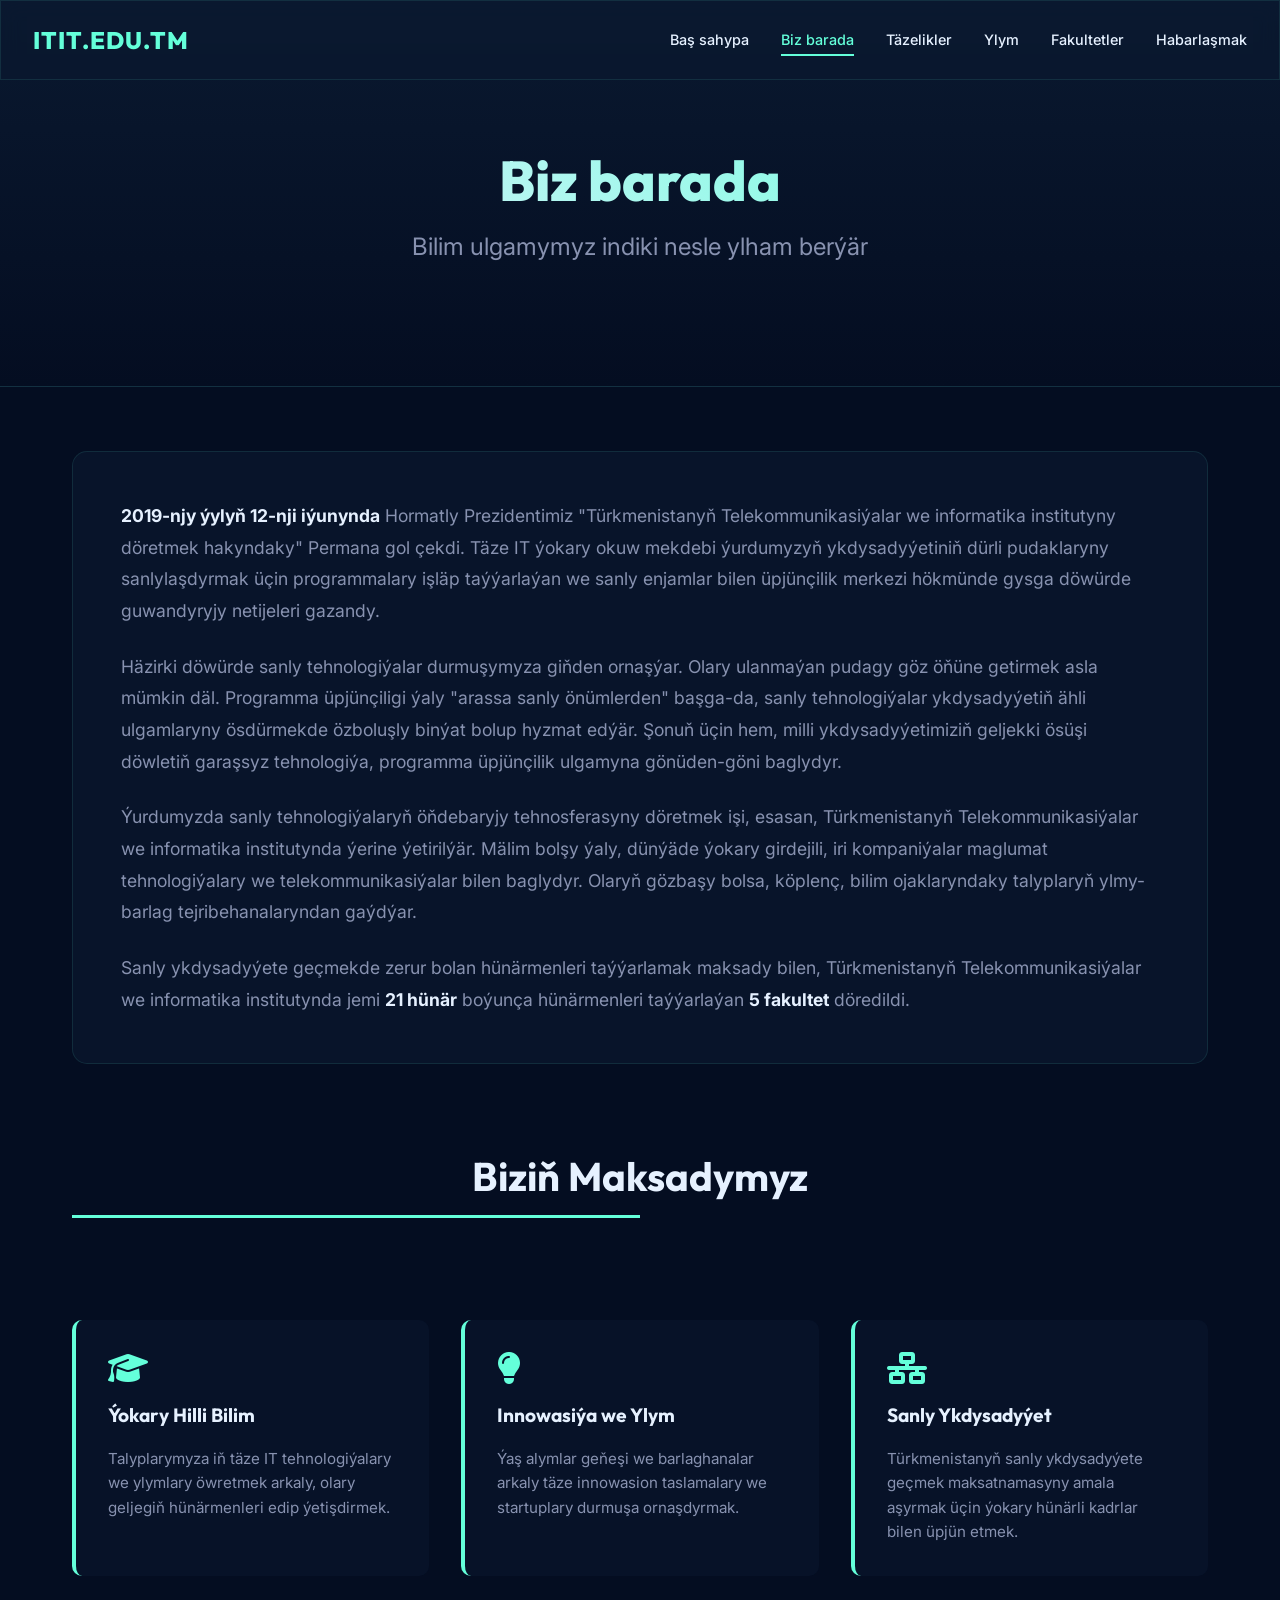
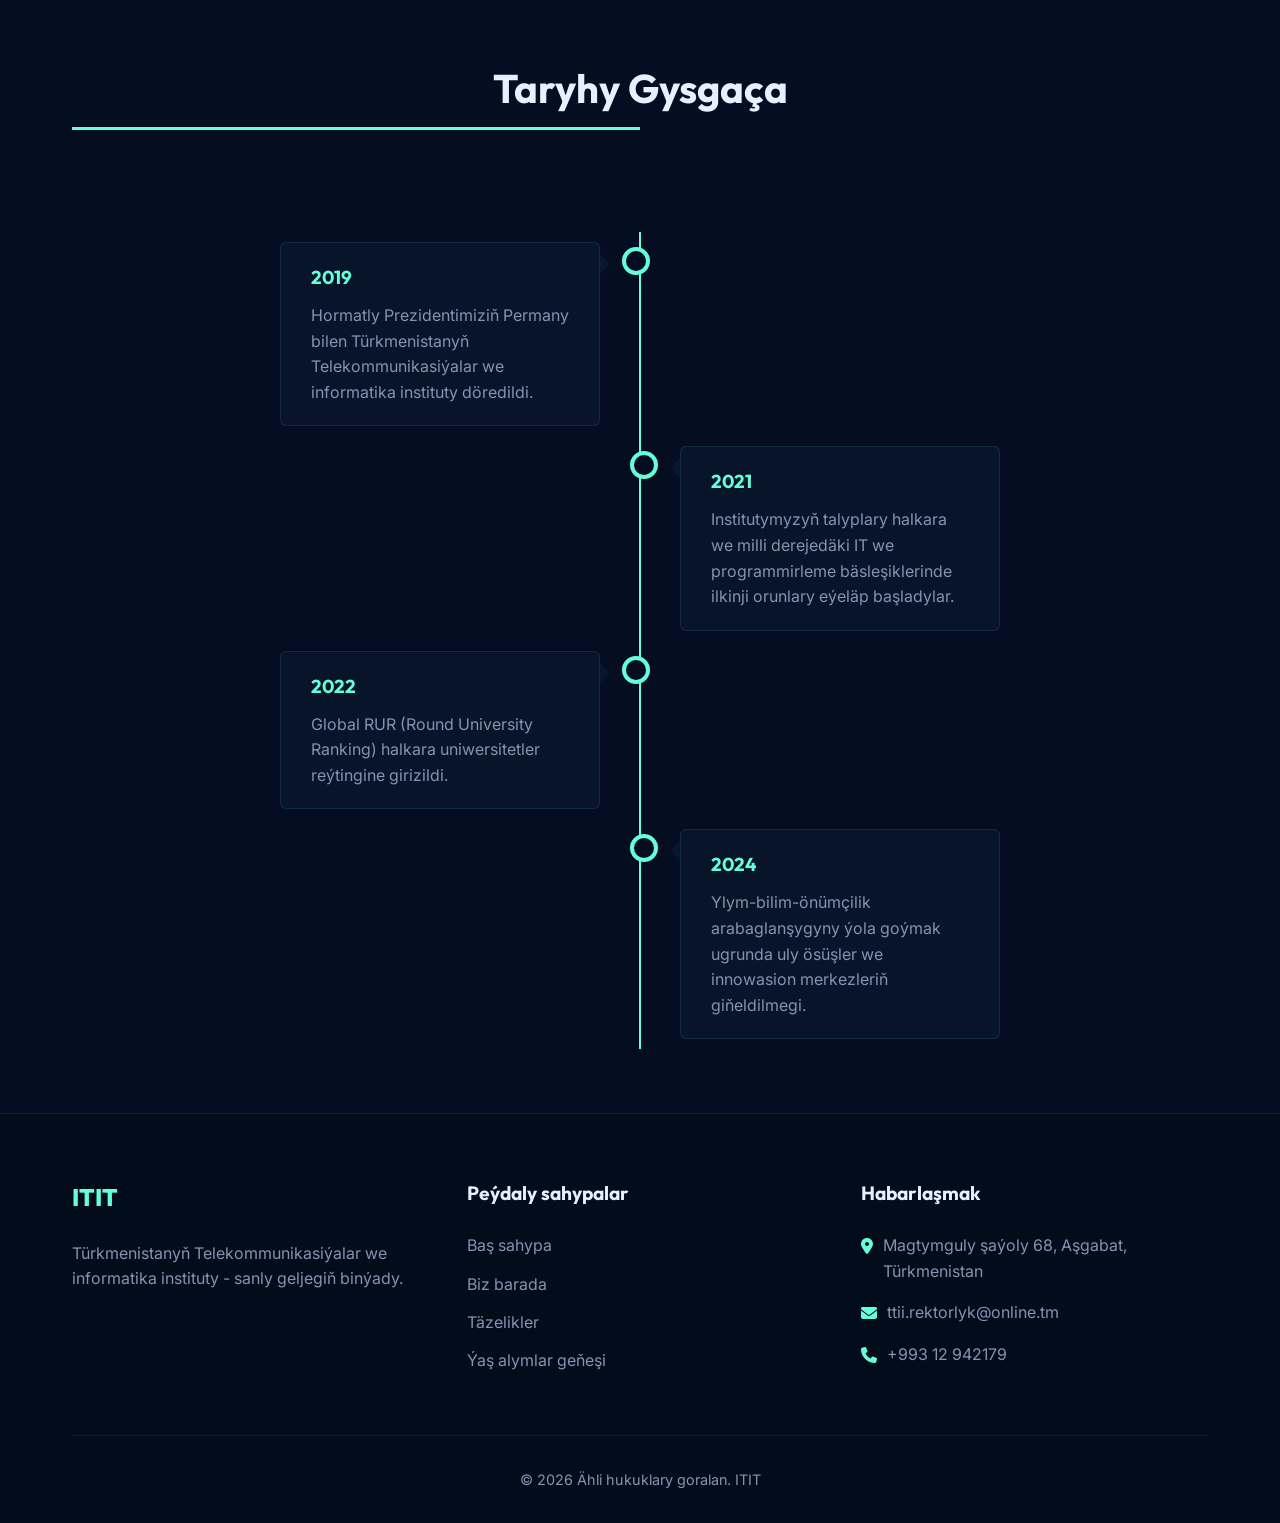
==== about.html @ 38e07b07 "first commit ttweii" ====
<!DOCTYPE html>
<html lang="tk">
<head>
    <meta charset="UTF-8">
    <meta name="viewport" content="width=device-width, initial-scale=1.0">
    <meta name="description" content="Türkmenistanyň Telekommunikasiýalar we informatika instituty - Biz barada">
    <title>Biz barada | ITIT</title>
    <link rel="stylesheet" href="style.css">
    <link rel="stylesheet" href="https://cdnjs.cloudflare.com/ajax/libs/font-awesome/6.4.0/css/all.min.css">
    <style>
        .page-header {
            padding: 150px 0 80px;
            text-align: center;
            background: linear-gradient(to bottom, var(--bg-secondary), var(--bg-primary));
            border-bottom: 1px solid var(--glass-border);
        }

        .content-section {
            padding: 4rem 0;
        }

        .text-block {
            background: var(--glass-bg);
            padding: 3rem;
            border-radius: 15px;
            border: 1px solid var(--glass-border);
            margin-bottom: 3rem;
            line-height: 1.8;
            font-size: 1.1rem;
            color: var(--text-secondary);
        }

        .text-block p {
            margin-bottom: 1.5rem;
        }

        .text-block p:last-child {
            margin-bottom: 0;
        }

        .text-block strong {
            color: var(--text-primary);
        }

        .features-grid {
            display: grid;
            grid-template-columns: repeat(auto-fit, minmax(250px, 1fr));
            gap: 2rem;
            margin-top: 4rem;
        }

        .feature-card {
            background: rgba(10, 25, 48, 0.5);
            padding: 2rem;
            border-radius: 10px;
            border-left: 4px solid var(--accent-cyan);
            transition: transform 0.3s ease;
        }

        .feature-card:hover {
            transform: translateY(-5px);
            background: rgba(10, 25, 48, 0.8);
        }

        .feature-icon {
            font-size: 2rem;
            color: var(--accent-cyan);
            margin-bottom: 1rem;
        }

        .feature-title {
            font-size: 1.2rem;
            margin-bottom: 1rem;
            color: var(--text-primary);
        }
        
        .timeline {
            position: relative;
            max-width: 800px;
            margin: 4rem auto 0;
        }

        .timeline::after {
            content: '';
            position: absolute;
            width: 2px;
            background-color: var(--accent-cyan);
            top: 0;
            bottom: 0;
            left: 50%;
            margin-left: -1px;
        }

        .timeline-item {
            padding: 10px 40px;
            position: relative;
            background-color: inherit;
            width: 50%;
        }

        .timeline-item::after {
            content: '';
            position: absolute;
            width: 20px;
            height: 20px;
            right: -10px;
            background-color: var(--bg-primary);
            border: 4px solid var(--accent-cyan);
            top: 15px;
            border-radius: 50%;
            z-index: 1;
        }

        .left {
            left: 0;
        }

        .right {
            left: 50%;
        }

        .left::before {
            content: " ";
            height: 0;
            position: absolute;
            top: 22px;
            width: 0;
            z-index: 1;
            right: 30px;
            border: medium solid var(--glass-bg);
            border-width: 10px 0 10px 10px;
            border-color: transparent transparent transparent var(--glass-bg);
        }

        .right::before {
            content: " ";
            height: 0;
            position: absolute;
            top: 22px;
            width: 0;
            z-index: 1;
            left: 30px;
            border: medium solid var(--glass-bg);
            border-width: 10px 10px 10px 0;
            border-color: transparent var(--glass-bg) transparent transparent;
        }

        .right::after {
            left: -10px;
        }

        .timeline-content {
            padding: 20px 30px;
            background-color: var(--glass-bg);
            position: relative;
            border-radius: 6px;
            border: 1px solid var(--glass-border);
        }
        
        @media screen and (max-width: 600px) {
            .timeline::after {
                left: 31px;
            }
            
            .timeline-item {
                width: 100%;
                padding-left: 70px;
                padding-right: 25px;
            }
            
            .timeline-item::before {
                left: 60px;
                border: medium solid white;
                border-width: 10px 10px 10px 0;
                border-color: transparent white transparent transparent;
            }

            .left::after, .right::after {
                left: 21px;
            }
            
            .right {
                left: 0%;
            }
        }
    </style>
</head>
<body>
    <!-- Header -->
    <header class="glass">
        <div class="nav-container">
            <a href="index.html" class="logo">ITIT.EDU.TM</a>
            
            <nav>
                <ul class="nav-links">
                    <li><a href="index.html">Baş sahypa</a></li>
                    <li><a href="about.html" class="active">Biz barada</a></li>
                    <li><a href="news.html">Täzelikler</a></li>
                    <li><a href="science.html">Ylym</a></li>
                    <li><a href="faculties.html">Fakultetler</a></li>
                    <li><a href="contact.html">Habarlaşmak</a></li>
                </ul>
            </nav>

            <button class="hamburger">
                <span class="bar"></span>
                <span class="bar"></span>
                <span class="bar"></span>
            </button>
        </div>
    </header>

    <!-- Page Header -->
    <div class="page-header">
        <div class="container">
            <h1 class="hero-title" style="font-size: 3.5rem; margin-bottom: 1rem; animation-delay: 0.2s;">Biz barada</h1>
            <p class="hero-subtitle" style="animation-delay: 0.4s;">Bilim ulgamymyz indiki nesle ylham berýär</p>
        </div>
    </div>

    <!-- Main Content -->
    <section class="content-section">
        <div class="container">
            <div class="text-block reveal">
                <p><strong>2019-njy ýylyň 12-nji iýunynda</strong> Hormatly Prezidentimiz "Türkmenistanyň Telekommunikasiýalar we informatika institutyny döretmek hakyndaky" Permana gol çekdi. Täze IT ýokary okuw mekdebi ýurdumyzyň ykdysadyýetiniň dürli pudaklaryny sanlylaşdyrmak üçin programmalary işläp taýýarlaýan we sanly enjamlar bilen üpjünçilik merkezi hökmünde gysga döwürde guwandyryjy netijeleri gazandy.</p>
                
                <p>Häzirki döwürde sanly tehnologiýalar durmuşymyza giňden ornaşýar. Olary ulanmaýan pudagy göz öňüne getirmek asla mümkin däl. Programma üpjünçiligi ýaly "arassa sanly önümlerden" başga-da, sanly tehnologiýalar ykdysadyýetiň ähli ulgamlaryny ösdürmekde özboluşly binýat bolup hyzmat edýär. Şonuň üçin hem, milli ykdysadyýetimiziň geljekki ösüşi döwletiň garaşsyz tehnologiýa, programma üpjünçilik ulgamyna gönüden-göni baglydyr.</p>
                
                <p>Ýurdumyzda sanly tehnologiýalaryň öňdebaryjy tehnosferasyny döretmek işi, esasan, Türkmenistanyň Telekommunikasiýalar we informatika institutynda ýerine ýetirilýär. Mälim bolşy ýaly, dünýäde ýokary girdejili, iri kompaniýalar maglumat tehnologiýalary we telekommunikasiýalar bilen baglydyr. Olaryň gözbaşy bolsa, köplenç, bilim ojaklaryndaky talyplaryň ylmy-barlag tejribehanalaryndan gaýdýar.</p>
                
                <p>Sanly ykdysadyýete geçmekde zerur bolan hünärmenleri taýýarlamak maksady bilen, Türkmenistanyň Telekommunikasiýalar we informatika institutynda jemi <strong>21 hünär</strong> boýunça hünärmenleri taýýarlaýan <strong>5 fakultet</strong> döredildi.</p>
            </div>

            <h2 class="section-title reveal" style="text-align: center; width: 100%; margin-top: 2rem;">Biziň Maksadymyz</h2>
            
            <div class="features-grid">
                <div class="feature-card reveal" style="transition-delay: 0.1s;">
                    <i class="fa-solid fa-graduation-cap feature-icon"></i>
                    <h3 class="feature-title">Ýokary Hilli Bilim</h3>
                    <p style="color: var(--text-secondary); font-size: 0.95rem;">Talyplarymyza iň täze IT tehnologiýalary we ylymlary öwretmek arkaly, olary geljegiň hünärmenleri edip ýetişdirmek.</p>
                </div>
                
                <div class="feature-card reveal" style="transition-delay: 0.2s;">
                    <i class="fa-solid fa-lightbulb feature-icon"></i>
                    <h3 class="feature-title">Innowasiýa we Ylym</h3>
                    <p style="color: var(--text-secondary); font-size: 0.95rem;">Ýaş alymlar geňeşi we barlaghanalar arkaly täze innowasion taslamalary we startuplary durmuşa ornaşdyrmak.</p>
                </div>
                
                <div class="feature-card reveal" style="transition-delay: 0.3s;">
                    <i class="fa-solid fa-network-wired feature-icon"></i>
                    <h3 class="feature-title">Sanly Ykdysadyýet</h3>
                    <p style="color: var(--text-secondary); font-size: 0.95rem;">Türkmenistanyň sanly ykdysadyýete geçmek maksatnamasyny amala aşyrmak üçin ýokary hünärli kadrlar bilen üpjün etmek.</p>
                </div>
            </div>
            
            <h2 class="section-title reveal" style="text-align: center; width: 100%; margin-top: 5rem;">Taryhy Gysgaça</h2>
            <div class="timeline reveal">
                <div class="timeline-item left">
                    <div class="timeline-content">
                        <h3 style="color: var(--accent-cyan);">2019</h3>
                        <p style="color: var(--text-secondary); margin-top: 10px;">Hormatly Prezidentimiziň Permany bilen Türkmenistanyň Telekommunikasiýalar we informatika instituty döredildi.</p>
                    </div>
                </div>
                <div class="timeline-item right">
                    <div class="timeline-content">
                        <h3 style="color: var(--accent-cyan);">2021</h3>
                        <p style="color: var(--text-secondary); margin-top: 10px;">Institutymyzyň talyplary halkara we milli derejedäki IT we programmirleme bäsleşiklerinde ilkinji orunlary eýeläp başladylar.</p>
                    </div>
                </div>
                <div class="timeline-item left">
                    <div class="timeline-content">
                        <h3 style="color: var(--accent-cyan);">2022</h3>
                        <p style="color: var(--text-secondary); margin-top: 10px;">Global RUR (Round University Ranking) halkara uniwersitetler reýtingine girizildi.</p>
                    </div>
                </div>
                <div class="timeline-item right">
                    <div class="timeline-content">
                        <h3 style="color: var(--accent-cyan);">2024</h3>
                        <p style="color: var(--text-secondary); margin-top: 10px;">Ylym-bilim-önümçilik arabaglanşygyny ýola goýmak ugrunda uly ösüşler we innowasion merkezleriň giňeldilmegi.</p>
                    </div>
                </div>
            </div>

        </div>
    </section>

    <!-- Footer -->
    <footer>
        <div class="container">
            <div class="footer-content">
                <div class="footer-col">
                    <h3 style="color: var(--accent-cyan); font-family: 'Outfit', sans-serif; font-size: 1.5rem; font-weight: 800;">ITIT</h3>
                    <p style="color: var(--text-secondary); margin-top: 1rem;">Türkmenistanyň Telekommunikasiýalar we informatika instituty - sanly geljegiň binýady.</p>
                </div>
                
                <div class="footer-col">
                    <h3>Peýdaly sahypalar</h3>
                    <ul class="footer-links">
                        <li><a href="index.html">Baş sahypa</a></li>
                        <li><a href="about.html">Biz barada</a></li>
                        <li><a href="news.html">Täzelikler</a></li>
                        <li><a href="science.html">Ýaş alymlar geňeşi</a></li>
                    </ul>
                </div>
                
                <div class="footer-col">
                    <h3>Habarlaşmak</h3>
                    <ul class="contact-info footer-links">
                        <li>
                            <i class="fa-solid fa-location-dot"></i>
                            <span>Magtymguly şaýoly 68, Aşgabat, Türkmenistan</span>
                        </li>
                        <li>
                            <i class="fa-solid fa-envelope"></i>
                            <a href="mailto:ttii.rektorlyk@online.tm">ttii.rektorlyk@online.tm</a>
                        </li>
                        <li>
                            <i class="fa-solid fa-phone"></i>
                            <a href="tel:+99312942179">+993 12 942179</a>
                        </li>
                    </ul>
                </div>
            </div>
            
            <div class="footer-bottom">
                <p>&copy; <script>document.write(new Date().getFullYear())</script> Ähli hukuklary goralan. ITIT</p>
            </div>
        </div>
    </footer>

    <script src="script.js"></script>
</body>
</html>
---- style.css ----
@import url('https://fonts.googleapis.com/css2?family=Inter:wght@300;400;500;600;700&family=Outfit:wght@400;600;800&display=swap');

:root {
    --bg-primary: #040d21;
    --bg-secondary: #0a1930;
    --text-primary: #e6f1ff;
    --text-secondary: #8892b0;
    --accent-cyan: #64ffda;
    --accent-blue: #0070f3;
    --glass-bg: rgba(10, 25, 48, 0.7);
    --glass-border: rgba(100, 255, 218, 0.1);
    --nav-height: 80px;
}

* {
    margin: 0;
    padding: 0;
    box-sizing: border-box;
}

html {
    scroll-behavior: smooth;
    overflow-x: hidden;
}

body {
    font-family: 'Inter', sans-serif;
    background-color: var(--bg-primary);
    color: var(--text-primary);
    line-height: 1.6;
    overflow-x: hidden;
}

h1, h2, h3, h4, h5, h6 {
    font-family: 'Outfit', sans-serif;
    color: var(--text-primary);
}

a {
    text-decoration: none;
    color: inherit;
    transition: color 0.3s ease;
}

/* Glassmorphism utility */
.glass {
    background: var(--glass-bg);
    backdrop-filter: blur(10px);
    -webkit-backdrop-filter: blur(10px);
    border: 1px solid var(--glass-border);
}

/* Navigation */
header {
    position: fixed;
    top: 0;
    width: 100%;
    height: var(--nav-height);
    z-index: 1000;
    transition: transform 0.3s ease, background 0.3s ease;
}

header.scrolled {
    background: rgba(4, 13, 33, 0.9);
    backdrop-filter: blur(10px);
    box-shadow: 0 4px 30px rgba(0, 0, 0, 0.5);
}

.nav-container {
    max-width: 1400px;
    margin: 0 auto;
    padding: 0 2rem;
    height: 100%;
    display: flex;
    justify-content: space-between;
    align-items: center;
}

.logo {
    font-family: 'Outfit', sans-serif;
    font-size: 1.5rem;
    font-weight: 800;
    color: var(--accent-cyan);
    letter-spacing: 1px;
}

.nav-links {
    display: flex;
    gap: 2rem;
    list-style: none;
}

.nav-links li a {
    font-size: 0.9rem;
    font-weight: 500;
    position: relative;
    padding: 0.5rem 0;
}

.nav-links li a::after {
    content: '';
    position: absolute;
    bottom: 0;
    left: 0;
    width: 0;
    height: 2px;
    background-color: var(--accent-cyan);
    transition: width 0.3s ease;
}

.nav-links li a:hover::after,
.nav-links li a.active::after {
    width: 100%;
}

.nav-links li a:hover,
.nav-links li a.active {
    color: var(--accent-cyan);
}

/* Hamburger Menu */
.hamburger {
    display: none;
    cursor: pointer;
    background: none;
    border: none;
}

.bar {
    display: block;
    width: 25px;
    height: 3px;
    margin: 5px auto;
    transition: all 0.3s ease-in-out;
    background-color: var(--text-primary);
}

/* Hero Section */
.hero {
    height: 100vh;
    display: flex;
    align-items: center;
    justify-content: center;
    position: relative;
    overflow: hidden;
}

.hero-bg {
    position: absolute;
    top: 0;
    left: 0;
    width: 100%;
    height: 100%;
    background-image: url('images/hero-campus.png');
    background-size: cover;
    background-position: center;
    z-index: -2;
    transform: scale(1.1);
    animation: slowZoom 20s infinite alternate linear;
}

.hero-overlay {
    position: absolute;
    top: 0;
    left: 0;
    width: 100%;
    height: 100%;
    background: linear-gradient(to bottom, rgba(4, 13, 33, 0.8), rgba(4, 13, 33, 0.4), rgba(4, 13, 33, 0.9));
    z-index: -1;
}

.hero-content {
    text-align: center;
    max-width: 900px;
    padding: 0 2rem;
    z-index: 1;
}

.hero-title {
    font-size: clamp(2.5rem, 5vw, 5rem);
    font-weight: 800;
    line-height: 1.1;
    margin-bottom: 1.5rem;
    background: linear-gradient(45deg, var(--text-primary), var(--accent-cyan));
    -webkit-background-clip: text;
    -webkit-text-fill-color: transparent;
    opacity: 0;
    transform: translateY(30px);
    animation: fadeInUp 1s ease forwards 0.5s;
}

.hero-subtitle {
    font-size: clamp(1rem, 2vw, 1.5rem);
    color: var(--text-secondary);
    margin-bottom: 2.5rem;
    opacity: 0;
    transform: translateY(30px);
    animation: fadeInUp 1s ease forwards 0.8s;
}

.btn {
    display: inline-block;
    padding: 1rem 2.5rem;
    font-size: 1rem;
    font-family: 'Outfit', sans-serif;
    font-weight: 600;
    text-transform: uppercase;
    letter-spacing: 1px;
    border-radius: 5px;
    cursor: pointer;
    transition: all 0.3s ease;
    opacity: 0;
    transform: translateY(30px);
    animation: fadeInUp 1s ease forwards 1.1s;
}

.btn-primary {
    background-color: transparent;
    color: var(--accent-cyan);
    border: 1px solid var(--accent-cyan);
    position: relative;
    overflow: hidden;
    z-index: 1;
}

.btn-primary::before {
    content: '';
    position: absolute;
    top: 0;
    left: -100%;
    width: 100%;
    height: 100%;
    background-color: rgba(100, 255, 218, 0.1);
    transition: left 0.3s ease;
    z-index: -1;
}

.btn-primary:hover::before {
    left: 0;
}

.btn-primary:hover {
    box-shadow: 0 0 20px rgba(100, 255, 218, 0.4);
}

/* Sections General */
section {
    padding: 100px 0;
    position: relative;
}

.container {
    max-width: 1200px;
    margin: 0 auto;
    padding: 0 2rem;
}

.section-title {
    font-size: 2.5rem;
    margin-bottom: 3rem;
    position: relative;
    display: inline-block;
    color: var(--text-primary);
}

.section-title::after {
    content: '';
    position: absolute;
    bottom: -10px;
    left: 0;
    width: 50%;
    height: 3px;
    background-color: var(--accent-cyan);
}

/* Stats Section */
.stats-section {
    background-color: var(--bg-secondary);
    padding: 4rem 0;
    position: relative;
}

.stats-grid {
    display: grid;
    grid-template-columns: repeat(auto-fit, minmax(200px, 1fr));
    gap: 2rem;
    text-align: center;
}

.stat-item {
    padding: 2rem;
    border-radius: 10px;
    transition: transform 0.3s ease;
}

.stat-item:hover {
    transform: translateY(-10px);
}

.stat-number {
    font-size: 3rem;
    font-weight: 800;
    color: var(--accent-cyan);
    margin-bottom: 0.5rem;
    font-family: 'Outfit', sans-serif;
}

.stat-label {
    color: var(--text-secondary);
    font-size: 1.1rem;
}

/* About Section */
.about-section {
    position: relative;
}

.about-content {
    display: grid;
    grid-template-columns: 1fr 1fr;
    gap: 4rem;
    align-items: center;
}

.about-text p {
    color: var(--text-secondary);
    margin-bottom: 1.5rem;
    font-size: 1.1rem;
}

.about-image-wrapper {
    position: relative;
    border-radius: 10px;
    overflow: hidden;
}

.about-image-wrapper::after {
    content: '';
    position: absolute;
    top: 0;
    left: 0;
    width: 100%;
    height: 100%;
    background: var(--accent-cyan);
    opacity: 0.2;
    transition: opacity 0.3s ease;
}

.about-image-wrapper:hover::after {
    opacity: 0;
}

.about-image {
    width: 100%;
    height: auto;
    display: block;
    border-radius: 10px;
    transition: transform 0.5s ease;
}

.about-image-wrapper:hover .about-image {
    transform: scale(1.05);
}

/* Faculties Section */
.faculties-section {
    background-color: var(--bg-secondary);
    background-image: url('images/tech-bg.png');
    background-size: cover;
    background-attachment: fixed;
    position: relative;
}

.faculties-overlay {
    position: absolute;
    top: 0;
    left: 0;
    width: 100%;
    height: 100%;
    background: rgba(4, 13, 33, 0.85);
}

.faculties-grid {
    display: grid;
    grid-template-columns: repeat(auto-fit, minmax(300px, 1fr));
    gap: 2rem;
    position: relative;
    z-index: 1;
}

.faculty-card {
    padding: 2rem;
    border-radius: 15px;
    transition: all 0.4s ease;
    cursor: pointer;
    overflow: hidden;
    position: relative;
}

.faculty-card::before {
    content: '';
    position: absolute;
    top: 0;
    left: -100%;
    width: 100%;
    height: 2px;
    background: var(--accent-cyan);
    transition: left 0.4s ease;
}

.faculty-card:hover::before {
    left: 0;
}

.faculty-card:hover {
    transform: translateY(-10px);
    box-shadow: 0 10px 30px rgba(0, 0, 0, 0.5);
    background: rgba(10, 25, 48, 0.9);
}

.faculty-icon {
    font-size: 2.5rem;
    color: var(--accent-cyan);
    margin-bottom: 1.5rem;
}

.faculty-title {
    font-size: 1.3rem;
    margin-bottom: 1rem;
}

.faculty-desc {
    color: var(--text-secondary);
    font-size: 0.95rem;
}

/* News Section */
.news-grid {
    display: grid;
    grid-template-columns: repeat(auto-fit, minmax(320px, 1fr));
    gap: 2.5rem;
}

.news-card {
    border-radius: 15px;
    overflow: hidden;
    transition: all 0.3s ease;
    display: flex;
    flex-direction: column;
}

.news-card:hover {
    transform: translateY(-5px);
    box-shadow: 0 10px 30px rgba(0, 0, 0, 0.3);
}

.news-img-wrapper {
    height: 200px;
    overflow: hidden;
    background-color: var(--bg-secondary);
}

.news-img {
    width: 100%;
    height: 100%;
    object-fit: cover;
    transition: transform 0.5s ease;
    opacity: 0.7;
}

.news-card:hover .news-img {
    transform: scale(1.1);
    opacity: 1;
}

.news-content {
    padding: 1.5rem;
    flex-grow: 1;
    display: flex;
    flex-direction: column;
}

.news-date {
    color: var(--accent-cyan);
    font-size: 0.85rem;
    font-family: 'Outfit', sans-serif;
    margin-bottom: 0.5rem;
}

.news-title {
    font-size: 1.2rem;
    margin-bottom: 1rem;
    line-height: 1.4;
}

.news-excerpt {
    color: var(--text-secondary);
    font-size: 0.9rem;
    margin-bottom: 1.5rem;
    flex-grow: 1;
}

.news-link {
    color: var(--accent-cyan);
    font-weight: 500;
    font-size: 0.9rem;
    display: inline-flex;
    align-items: center;
    gap: 5px;
    transition: gap 0.3s ease;
}

.news-link:hover {
    gap: 10px;
}

/* Footer */
footer {
    background-color: #020c1b;
    padding: 4rem 0 2rem;
    border-top: 1px solid rgba(100, 255, 218, 0.1);
}

.footer-content {
    display: grid;
    grid-template-columns: repeat(auto-fit, minmax(250px, 1fr));
    gap: 3rem;
    margin-bottom: 3rem;
}

.footer-col h3 {
    color: var(--text-primary);
    font-size: 1.2rem;
    margin-bottom: 1.5rem;
}

.footer-links {
    list-style: none;
}

.footer-links li {
    margin-bottom: 0.8rem;
}

.footer-links a {
    color: var(--text-secondary);
    transition: color 0.3s ease;
}

.footer-links a:hover {
    color: var(--accent-cyan);
}

.contact-info li {
    color: var(--text-secondary);
    margin-bottom: 1rem;
    display: flex;
    align-items: flex-start;
    gap: 10px;
}

.contact-info i {
    color: var(--accent-cyan);
    margin-top: 5px;
}

.footer-bottom {
    text-align: center;
    padding-top: 2rem;
    border-top: 1px solid rgba(136, 146, 176, 0.1);
    color: var(--text-secondary);
    font-size: 0.9rem;
}

/* Animations */
@keyframes fadeInUp {
    to {
        opacity: 1;
        transform: translateY(0);
    }
}

@keyframes slowZoom {
    0% { transform: scale(1); }
    100% { transform: scale(1.1); }
}

/* Utility classes for JS scroll animations */
.reveal {
    opacity: 0;
    transform: translateY(50px);
    transition: all 0.8s ease-out;
}

.reveal.active {
    opacity: 1;
    transform: translateY(0);
}

.reveal-left {
    opacity: 0;
    transform: translateX(-50px);
    transition: all 0.8s ease-out;
}

.reveal-left.active {
    opacity: 1;
    transform: translateX(0);
}

.reveal-right {
    opacity: 0;
    transform: translateX(50px);
    transition: all 0.8s ease-out;
}

.reveal-right.active {
    opacity: 1;
    transform: translateX(0);
}

/* Responsive */
@media (max-width: 968px) {
    .about-content {
        grid-template-columns: 1fr;
    }
    
    .hero-title {
        font-size: 3rem;
    }
}

@media (max-width: 768px) {
    .hamburger {
        display: block;
        z-index: 1001;
    }

    .hamburger.active .bar:nth-child(2) { opacity: 0; }
    .hamburger.active .bar:nth-child(1) { transform: translateY(8px) rotate(45deg); }
    .hamburger.active .bar:nth-child(3) { transform: translateY(-8px) rotate(-45deg); }

    .nav-links {
        position: fixed;
        left: -100%;
        top: 0;
        gap: 0;
        flex-direction: column;
        background-color: var(--bg-primary);
        width: 100%;
        height: 100vh;
        text-align: center;
        transition: 0.3s;
        justify-content: center;
        padding-top: var(--nav-height);
    }

    .nav-links.active {
        left: 0;
    }

    .nav-links li {
        margin: 1.5rem 0;
    }
    
    .nav-links li a {
        font-size: 1.2rem;
    }
}
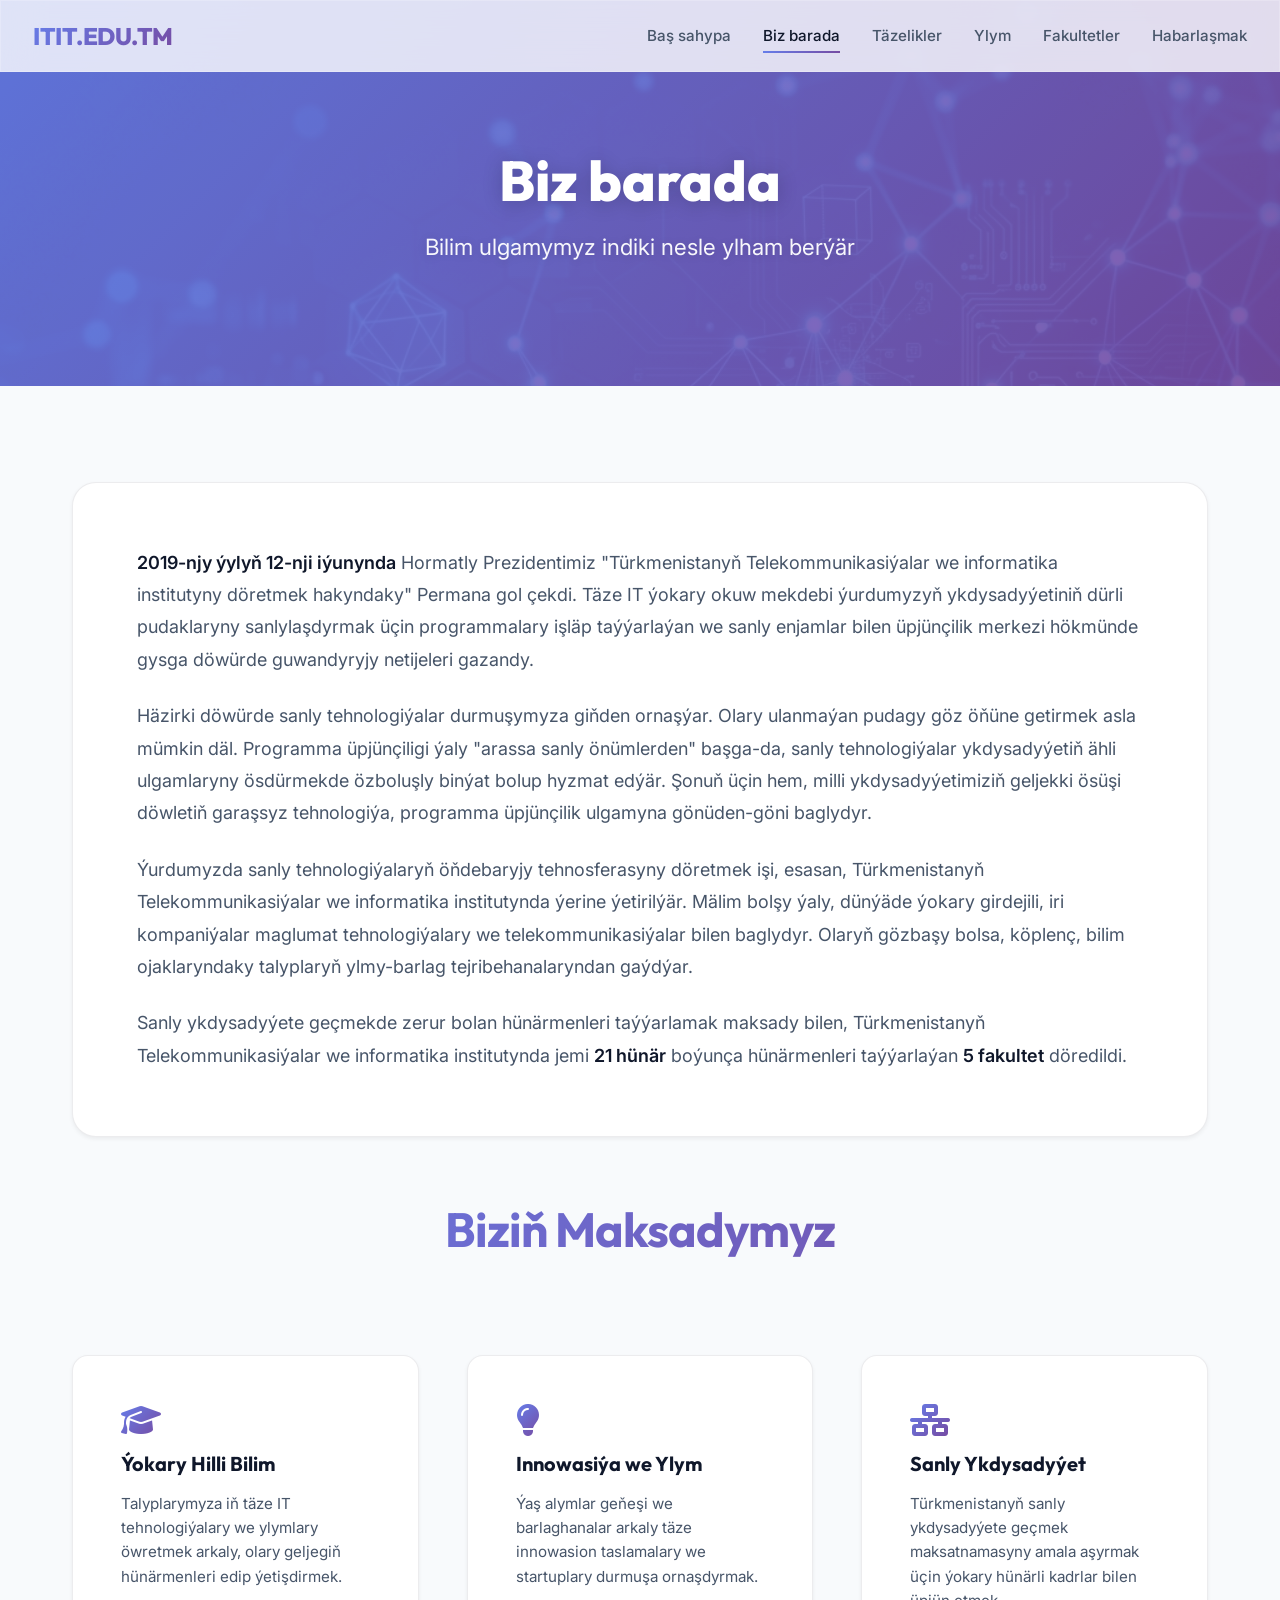
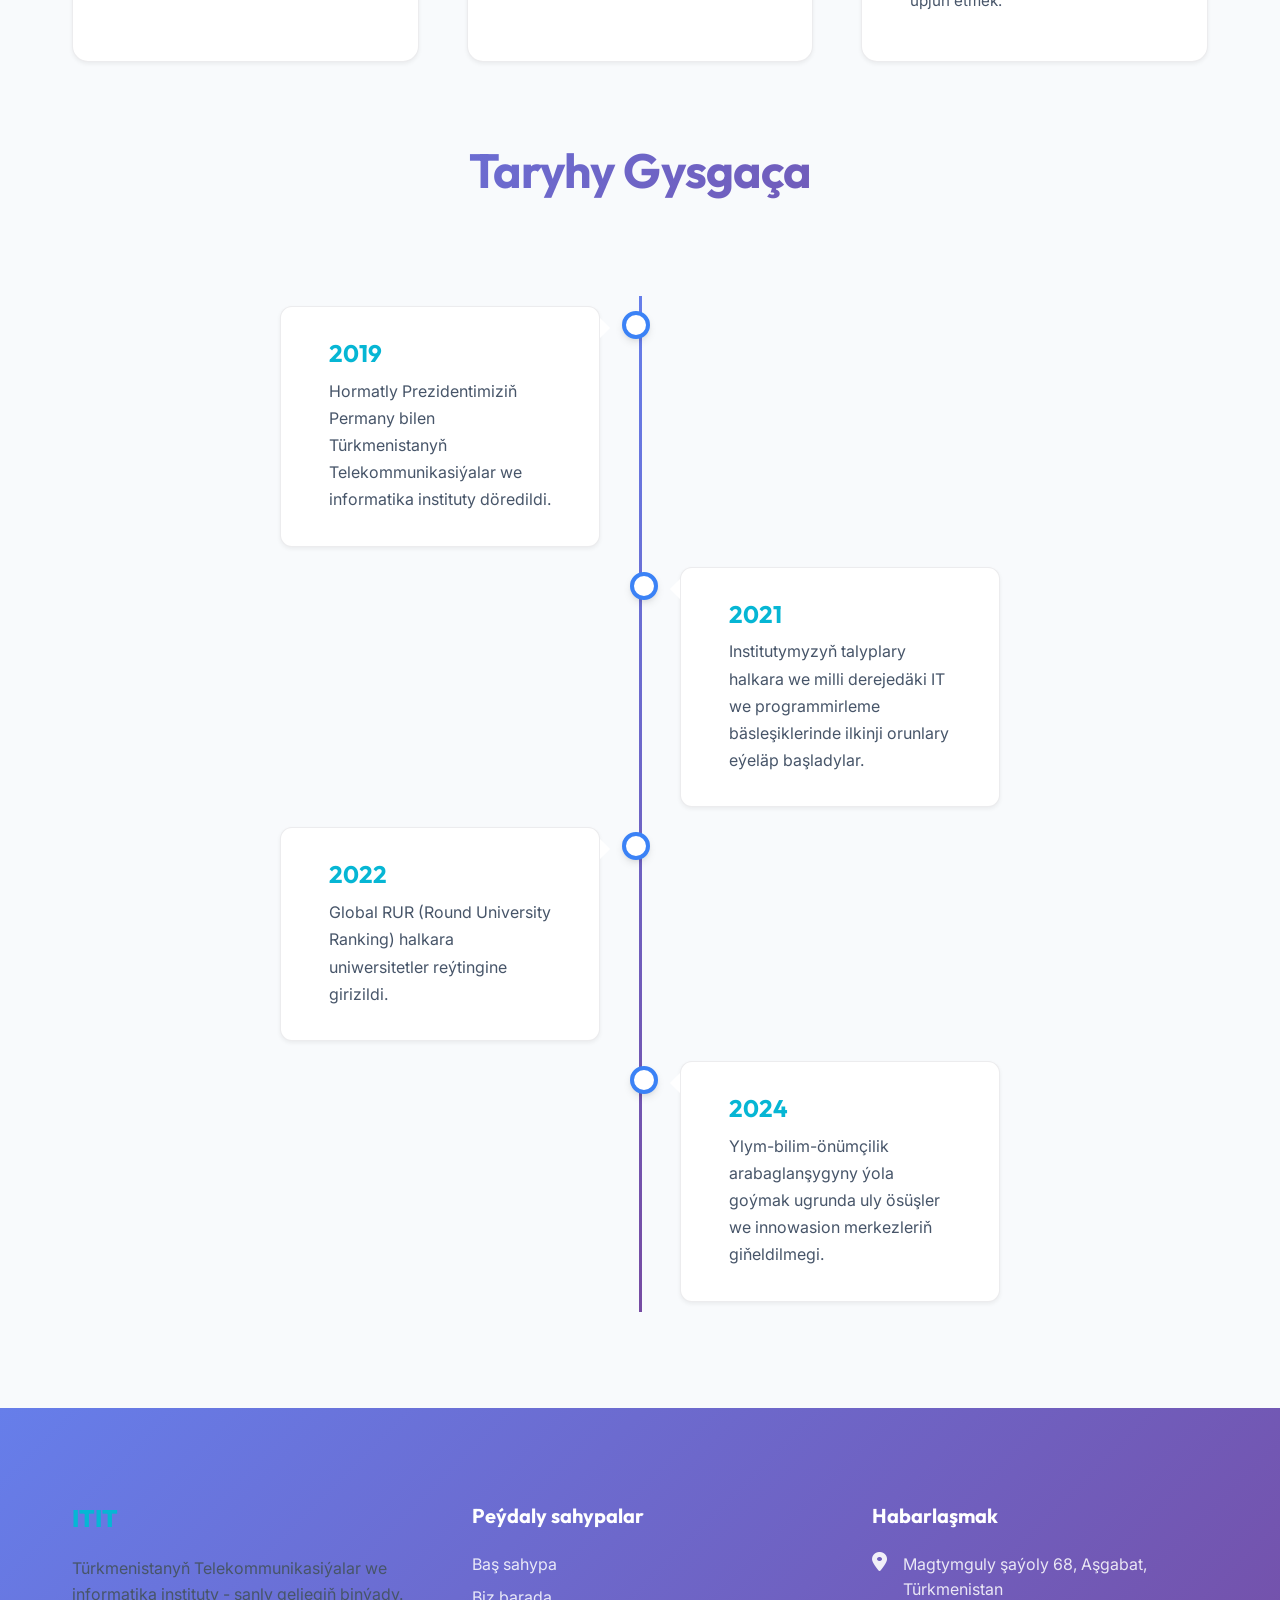
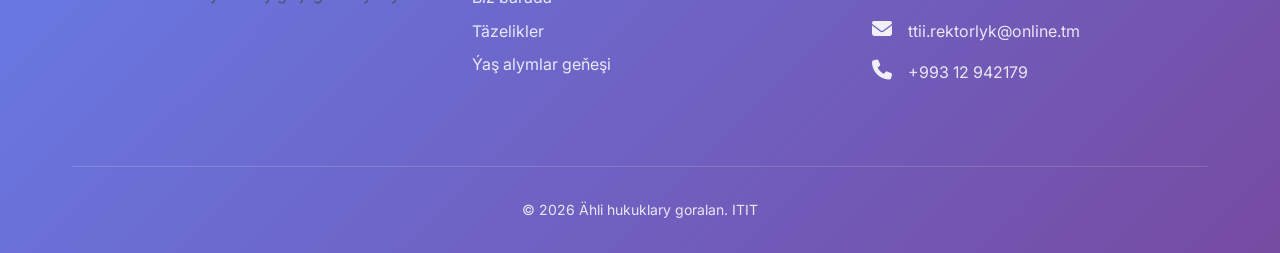
==== commit 1a74608c: "design changed" ====
--- a/about.html
+++ b/about.html
@@ -7,183 +7,6 @@
     <title>Biz barada | ITIT</title>
     <link rel="stylesheet" href="style.css">
     <link rel="stylesheet" href="https://cdnjs.cloudflare.com/ajax/libs/font-awesome/6.4.0/css/all.min.css">
-    <style>
-        .page-header {
-            padding: 150px 0 80px;
-            text-align: center;
-            background: linear-gradient(to bottom, var(--bg-secondary), var(--bg-primary));
-            border-bottom: 1px solid var(--glass-border);
-        }
-
-        .content-section {
-            padding: 4rem 0;
-        }
-
-        .text-block {
-            background: var(--glass-bg);
-            padding: 3rem;
-            border-radius: 15px;
-            border: 1px solid var(--glass-border);
-            margin-bottom: 3rem;
-            line-height: 1.8;
-            font-size: 1.1rem;
-            color: var(--text-secondary);
-        }
-
-        .text-block p {
-            margin-bottom: 1.5rem;
-        }
-
-        .text-block p:last-child {
-            margin-bottom: 0;
-        }
-
-        .text-block strong {
-            color: var(--text-primary);
-        }
-
-        .features-grid {
-            display: grid;
-            grid-template-columns: repeat(auto-fit, minmax(250px, 1fr));
-            gap: 2rem;
-            margin-top: 4rem;
-        }
-
-        .feature-card {
-            background: rgba(10, 25, 48, 0.5);
-            padding: 2rem;
-            border-radius: 10px;
-            border-left: 4px solid var(--accent-cyan);
-            transition: transform 0.3s ease;
-        }
-
-        .feature-card:hover {
-            transform: translateY(-5px);
-            background: rgba(10, 25, 48, 0.8);
-        }
-
-        .feature-icon {
-            font-size: 2rem;
-            color: var(--accent-cyan);
-            margin-bottom: 1rem;
-        }
-
-        .feature-title {
-            font-size: 1.2rem;
-            margin-bottom: 1rem;
-            color: var(--text-primary);
-        }
-        
-        .timeline {
-            position: relative;
-            max-width: 800px;
-            margin: 4rem auto 0;
-        }
-
-        .timeline::after {
-            content: '';
-            position: absolute;
-            width: 2px;
-            background-color: var(--accent-cyan);
-            top: 0;
-            bottom: 0;
-            left: 50%;
-            margin-left: -1px;
-        }
-
-        .timeline-item {
-            padding: 10px 40px;
-            position: relative;
-            background-color: inherit;
-            width: 50%;
-        }
-
-        .timeline-item::after {
-            content: '';
-            position: absolute;
-            width: 20px;
-            height: 20px;
-            right: -10px;
-            background-color: var(--bg-primary);
-            border: 4px solid var(--accent-cyan);
-            top: 15px;
-            border-radius: 50%;
-            z-index: 1;
-        }
-
-        .left {
-            left: 0;
-        }
-
-        .right {
-            left: 50%;
-        }
-
-        .left::before {
-            content: " ";
-            height: 0;
-            position: absolute;
-            top: 22px;
-            width: 0;
-            z-index: 1;
-            right: 30px;
-            border: medium solid var(--glass-bg);
-            border-width: 10px 0 10px 10px;
-            border-color: transparent transparent transparent var(--glass-bg);
-        }
-
-        .right::before {
-            content: " ";
-            height: 0;
-            position: absolute;
-            top: 22px;
-            width: 0;
-            z-index: 1;
-            left: 30px;
-            border: medium solid var(--glass-bg);
-            border-width: 10px 10px 10px 0;
-            border-color: transparent var(--glass-bg) transparent transparent;
-        }
-
-        .right::after {
-            left: -10px;
-        }
-
-        .timeline-content {
-            padding: 20px 30px;
-            background-color: var(--glass-bg);
-            position: relative;
-            border-radius: 6px;
-            border: 1px solid var(--glass-border);
-        }
-        
-        @media screen and (max-width: 600px) {
-            .timeline::after {
-                left: 31px;
-            }
-            
-            .timeline-item {
-                width: 100%;
-                padding-left: 70px;
-                padding-right: 25px;
-            }
-            
-            .timeline-item::before {
-                left: 60px;
-                border: medium solid white;
-                border-width: 10px 10px 10px 0;
-                border-color: transparent white transparent transparent;
-            }
-
-            .left::after, .right::after {
-                left: 21px;
-            }
-            
-            .right {
-                left: 0%;
-            }
-        }
-    </style>
 </head>
 <body>
     <!-- Header -->
--- a/style.css
+++ b/style.css
@@ -1,17 +1,115 @@
-@import url('https://fonts.googleapis.com/css2?family=Inter:wght@300;400;500;600;700&family=Outfit:wght@400;600;800&display=swap');
-
+/* ===================================
+   Modern Light Theme Design
+   itit.edu.tm Redesign
+   =================================== */
+
+/* Import Modern Fonts */
+@import url('https://fonts.googleapis.com/css2?family=Outfit:wght@400;500;600;700;800&family=Inter:wght@300;400;500;600;700&display=swap');
+
+/* ===================================
+   CSS Variables - Design System
+   Senior Developer Standards
+   =================================== */
 :root {
-    --bg-primary: #040d21;
-    --bg-secondary: #0a1930;
-    --text-primary: #e6f1ff;
-    --text-secondary: #8892b0;
-    --accent-cyan: #64ffda;
-    --accent-blue: #0070f3;
-    --glass-bg: rgba(10, 25, 48, 0.7);
-    --glass-border: rgba(100, 255, 218, 0.1);
-    --nav-height: 80px;
-}
-
+    /* Color Palette - Light Theme */
+    --bg-primary: #ffffff;
+    --bg-secondary: #f8fafc;
+    --bg-tertiary: #f1f5f9;
+    --bg-accent: #fafafa;
+    
+    /* Text Colors */
+    --text-primary: #0f172a;
+    --text-secondary: #475569;
+    --text-tertiary: #64748b;
+    --text-muted: #94a3b8;
+    
+    /* Brand Colors */
+    --brand-primary: #667eea;
+    --brand-secondary: #764ba2;
+    --brand-accent: #f093fb;
+    
+    /* Accent Colors */
+    --accent-blue: #3b82f6;
+    --accent-blue-light: #60a5fa;
+    --accent-blue-dark: #2563eb;
+    --accent-cyan: #06b6d4;
+    --accent-purple: #8b5cf6;
+    --accent-pink: #ec4899;
+    --accent-indigo: #6366f1;
+    
+    /* Semantic Colors */
+    --success: #10b981;
+    --warning: #f59e0b;
+    --error: #ef4444;
+    --info: #3b82f6;
+    
+    /* Gradient System */
+    --gradient-primary: linear-gradient(135deg, #667eea 0%, #764ba2 100%);
+    --gradient-secondary: linear-gradient(135deg, #f093fb 0%, #f5576c 100%);
+    --gradient-blue: linear-gradient(135deg, #4facfe 0%, #00f2fe 100%);
+    --gradient-green: linear-gradient(135deg, #43e97b 0%, #38f9d7 100%);
+    --gradient-purple: linear-gradient(135deg, #a8edea 0%, #fed6e3 100%);
+    --gradient-sunset: linear-gradient(135deg, #fa709a 0%, #fee140 100%);
+    
+    /* Shadow System */
+    --shadow-xs: 0 1px 2px 0 rgba(0, 0, 0, 0.05);
+    --shadow-sm: 0 2px 4px 0 rgba(0, 0, 0, 0.06);
+    --shadow-md: 0 4px 8px -1px rgba(0, 0, 0, 0.1), 0 2px 4px -1px rgba(0, 0, 0, 0.06);
+    --shadow-lg: 0 10px 20px -3px rgba(0, 0, 0, 0.1), 0 4px 8px -2px rgba(0, 0, 0, 0.05);
+    --shadow-xl: 0 20px 30px -5px rgba(0, 0, 0, 0.12), 0 10px 15px -3px rgba(0, 0, 0, 0.08);
+    --shadow-2xl: 0 25px 60px -12px rgba(0, 0, 0, 0.25);
+    --shadow-inner: inset 0 2px 4px 0 rgba(0, 0, 0, 0.06);
+    
+    /* Border Radius System */
+    --radius-xs: 0.25rem;
+    --radius-sm: 0.375rem;
+    --radius-md: 0.5rem;
+    --radius-lg: 0.75rem;
+    --radius-xl: 1rem;
+    --radius-2xl: 1.5rem;
+    --radius-3xl: 2rem;
+    --radius-full: 9999px;
+    
+    /* Spacing System */
+    --space-xs: 0.25rem;
+    --space-sm: 0.5rem;
+    --space-md: 1rem;
+    --space-lg: 1.5rem;
+    --space-xl: 2rem;
+    --space-2xl: 3rem;
+    --space-3xl: 4rem;
+    --space-4xl: 6rem;
+    
+    /* Typography Scale */
+    --text-xs: 0.75rem;
+    --text-sm: 0.875rem;
+    --text-base: 1rem;
+    --text-lg: 1.125rem;
+    --text-xl: 1.25rem;
+    --text-2xl: 1.5rem;
+    --text-3xl: 1.875rem;
+    --text-4xl: 2.25rem;
+    --text-5xl: 3rem;
+    
+    /* Transitions & Animations */
+    --transition-fast: 150ms cubic-bezier(0.4, 0, 0.2, 1);
+    --transition-base: 300ms cubic-bezier(0.4, 0, 0.2, 1);
+    --transition-slow: 500ms cubic-bezier(0.4, 0, 0.2, 1);
+    --transition-bounce: 500ms cubic-bezier(0.68, -0.55, 0.265, 1.55);
+    
+    /* Z-Index System */
+    --z-dropdown: 1000;
+    --z-sticky: 1020;
+    --z-fixed: 1030;
+    --z-modal-backdrop: 1040;
+    --z-modal: 1050;
+    --z-popover: 1060;
+    --z-tooltip: 1070;
+}
+
+/* ===================================
+   Reset & Base Styles
+   =================================== */
 * {
     margin: 0;
     padding: 0;
@@ -20,57 +118,67 @@
 
 html {
     scroll-behavior: smooth;
-    overflow-x: hidden;
 }
 
 body {
-    font-family: 'Inter', sans-serif;
-    background-color: var(--bg-primary);
+    font-family: 'Inter', -apple-system, BlinkMacSystemFont, 'Segoe UI', sans-serif;
+    background: var(--bg-primary);
     color: var(--text-primary);
     line-height: 1.6;
     overflow-x: hidden;
 }
 
+/* ===================================
+   Typography
+   =================================== */
 h1, h2, h3, h4, h5, h6 {
     font-family: 'Outfit', sans-serif;
+    font-weight: 700;
+    line-height: 1.2;
     color: var(--text-primary);
 }
 
 a {
     text-decoration: none;
     color: inherit;
-    transition: color 0.3s ease;
-}
-
-/* Glassmorphism utility */
-.glass {
-    background: var(--glass-bg);
-    backdrop-filter: blur(10px);
-    -webkit-backdrop-filter: blur(10px);
-    border: 1px solid var(--glass-border);
-}
-
-/* Navigation */
+    transition: var(--transition-normal);
+}
+
+/* ===================================
+   Container & Grid
+   =================================== */
+.container {
+    max-width: 1200px;
+    margin: 0 auto;
+    padding: 0 2rem;
+}
+
+/* ===================================
+   Header & Navigation - Enhanced
+   =================================== */
 header {
     position: fixed;
     top: 0;
+    left: 0;
     width: 100%;
-    height: var(--nav-height);
-    z-index: 1000;
-    transition: transform 0.3s ease, background 0.3s ease;
+    z-index: var(--z-fixed);
+    background: rgba(255, 255, 255, 0.7);
+    backdrop-filter: blur(20px) saturate(180%);
+    -webkit-backdrop-filter: blur(20px) saturate(180%);
+    border-bottom: 1px solid rgba(15, 23, 42, 0.05);
+    transition: all var(--transition-base);
 }
 
 header.scrolled {
-    background: rgba(4, 13, 33, 0.9);
-    backdrop-filter: blur(10px);
-    box-shadow: 0 4px 30px rgba(0, 0, 0, 0.5);
+    background: rgba(255, 255, 255, 0.95);
+    box-shadow: var(--shadow-sm);
+    border-bottom-color: rgba(15, 23, 42, 0.1);
 }
 
 .nav-container {
     max-width: 1400px;
     margin: 0 auto;
-    padding: 0 2rem;
-    height: 100%;
+    padding: 1rem 2rem;
     display: flex;
     justify-content: space-between;
     align-items: center;
@@ -80,21 +188,32 @@
     font-family: 'Outfit', sans-serif;
     font-size: 1.5rem;
     font-weight: 800;
-    color: var(--accent-cyan);
-    letter-spacing: 1px;
+    background: var(--gradient-primary);
+    -webkit-background-clip: text;
+    -webkit-text-fill-color: transparent;
+    background-clip: text;
+    letter-spacing: -0.5px;
+    transition: var(--transition-normal);
+}
+
+.logo:hover {
+    transform: scale(1.05);
 }
 
 .nav-links {
     display: flex;
+    list-style: none;
     gap: 2rem;
-    list-style: none;
+    align-items: center;
 }
 
 .nav-links li a {
-    font-size: 0.9rem;
+    color: var(--text-secondary);
     font-weight: 500;
+    font-size: 0.95rem;
     position: relative;
     padding: 0.5rem 0;
+    transition: var(--transition-normal);
 }
 
 .nav-links li a::after {
@@ -104,8 +223,13 @@
     left: 0;
     width: 0;
     height: 2px;
-    background-color: var(--accent-cyan);
-    transition: width 0.3s ease;
+    background: var(--gradient-primary);
+    transition: var(--transition-normal);
+}
+
+.nav-links li a:hover,
+.nav-links li a.active {
+    color: var(--text-primary);
 }
 
 .nav-links li a:hover::after,
@@ -113,36 +237,48 @@
     width: 100%;
 }
 
-.nav-links li a:hover,
-.nav-links li a.active {
-    color: var(--accent-cyan);
-}
-
 /* Hamburger Menu */
 .hamburger {
     display: none;
-    cursor: pointer;
+    flex-direction: column;
+    gap: 5px;
     background: none;
     border: none;
-}
-
-.bar {
-    display: block;
+    cursor: pointer;
+    padding: 0.5rem;
+}
+
+.hamburger .bar {
     width: 25px;
-    height: 3px;
-    margin: 5px auto;
-    transition: all 0.3s ease-in-out;
-    background-color: var(--text-primary);
-}
-
-/* Hero Section */
+    height: 2px;
+    background: var(--text-primary);
+    transition: var(--transition-normal);
+    border-radius: var(--radius-full);
+}
+
+.hamburger.active .bar:nth-child(1) {
+    transform: translateY(7px) rotate(45deg);
+}
+
+.hamburger.active .bar:nth-child(2) {
+    opacity: 0;
+}
+
+.hamburger.active .bar:nth-child(3) {
+    transform: translateY(-7px) rotate(-45deg);
+}
+
+/* ===================================
+   Hero Section - Clean & Readable
+   =================================== */
 .hero {
-    height: 100vh;
+    position: relative;
+    min-height: 100vh;
     display: flex;
     align-items: center;
     justify-content: center;
-    position: relative;
     overflow: hidden;
+    background: linear-gradient(135deg, #667eea 0%, #764ba2 100%);
 }
 
 .hero-bg {
@@ -154,220 +290,284 @@
     background-image: url('images/hero-campus.png');
     background-size: cover;
     background-position: center;
-    z-index: -2;
-    transform: scale(1.1);
-    animation: slowZoom 20s infinite alternate linear;
+    opacity: 0.15;
+    animation: heroZoom 20s ease-in-out infinite alternate;
+}
+
+@keyframes heroZoom {
+    0% { transform: scale(1); }
+    100% { transform: scale(1.05); }
 }
 
 .hero-overlay {
-    position: absolute;
-    top: 0;
-    left: 0;
-    width: 100%;
-    height: 100%;
-    background: linear-gradient(to bottom, rgba(4, 13, 33, 0.8), rgba(4, 13, 33, 0.4), rgba(4, 13, 33, 0.9));
-    z-index: -1;
+    display: none;
+}
+
+/* Animated gradient orbs removed for cleaner look */
+.hero::before,
+.hero::after {
+    display: none;
+}
+
+@keyframes float {
+    0%, 100% { transform: translate(0, 0) scale(1); }
+    33% { transform: translate(30px, -30px) scale(1.1); }
+    66% { transform: translate(-20px, 20px) scale(0.9); }
 }
 
 .hero-content {
+    position: relative;
+    z-index: 10;
     text-align: center;
     max-width: 900px;
-    padding: 0 2rem;
-    z-index: 1;
+    padding: 2rem;
+    animation: fadeInUp 1s ease-out;
+}
+
+@keyframes fadeInUp {
+    from {
+        opacity: 0;
+        transform: translateY(30px);
+    }
+    to {
+        opacity: 1;
+        transform: translateY(0);
+    }
 }
 
 .hero-title {
-    font-size: clamp(2.5rem, 5vw, 5rem);
+    font-size: clamp(2.5rem, 5vw, 4.5rem);
     font-weight: 800;
+    margin-bottom: 1.5rem;
     line-height: 1.1;
-    margin-bottom: 1.5rem;
-    background: linear-gradient(45deg, var(--text-primary), var(--accent-cyan));
-    -webkit-background-clip: text;
-    -webkit-text-fill-color: transparent;
-    opacity: 0;
-    transform: translateY(30px);
-    animation: fadeInUp 1s ease forwards 0.5s;
+    color: #ffffff;
+    text-shadow: 0 2px 20px rgba(0, 0, 0, 0.2);
+    animation: fadeInUp 1s ease-out 0.2s both;
 }
 
 .hero-subtitle {
-    font-size: clamp(1rem, 2vw, 1.5rem);
-    color: var(--text-secondary);
+    font-size: clamp(1.1rem, 2vw, 1.4rem);
     margin-bottom: 2.5rem;
-    opacity: 0;
-    transform: translateY(30px);
-    animation: fadeInUp 1s ease forwards 0.8s;
-}
-
+    color: rgba(255, 255, 255, 0.95);
+    line-height: 1.7;
+    font-weight: 400;
+    text-shadow: 0 1px 10px rgba(0, 0, 0, 0.15);
+    animation: fadeInUp 1s ease-out 0.4s both;
+}
+
+/* ===================================
+   Button System - Enhanced Design
+   =================================== */
 .btn {
-    display: inline-block;
-    padding: 1rem 2.5rem;
-    font-size: 1rem;
-    font-family: 'Outfit', sans-serif;
+    display: inline-flex;
+    align-items: center;
+    justify-content: center;
+    gap: var(--space-sm);
+    padding: var(--space-md) var(--space-2xl);
+    border-radius: var(--radius-full);
     font-weight: 600;
-    text-transform: uppercase;
-    letter-spacing: 1px;
-    border-radius: 5px;
+    font-size: var(--text-base);
+    transition: all var(--transition-base);
     cursor: pointer;
-    transition: all 0.3s ease;
-    opacity: 0;
-    transform: translateY(30px);
-    animation: fadeInUp 1s ease forwards 1.1s;
+    border: none;
+    text-align: center;
+    position: relative;
+    overflow: hidden;
+    white-space: nowrap;
 }
 
 .btn-primary {
-    background-color: transparent;
-    color: var(--accent-cyan);
-    border: 1px solid var(--accent-cyan);
-    position: relative;
-    overflow: hidden;
-    z-index: 1;
+    background: var(--gradient-primary);
+    color: white;
+    box-shadow: var(--shadow-lg), 0 0 0 0 rgba(102, 126, 234, 0.5);
+    animation: pulse-shadow 2s cubic-bezier(0.4, 0, 0.6, 1) infinite;
+}
+
+@keyframes pulse-shadow {
+    0%, 100% {
+        box-shadow: var(--shadow-lg), 0 0 0 0 rgba(102, 126, 234, 0);
+    }
+    50% {
+        box-shadow: var(--shadow-xl), 0 0 0 8px rgba(102, 126, 234, 0);
+    }
+}
+
+.btn-primary:hover {
+    transform: translateY(-2px) scale(1.02);
+    box-shadow: var(--shadow-xl);
+    animation: none;
 }
 
 .btn-primary::before {
-    content: '';
-    position: absolute;
-    top: 0;
-    left: -100%;
-    width: 100%;
-    height: 100%;
-    background-color: rgba(100, 255, 218, 0.1);
-    transition: left 0.3s ease;
-    z-index: -1;
-}
-
-.btn-primary:hover::before {
-    left: 0;
-}
-
-.btn-primary:hover {
-    box-shadow: 0 0 20px rgba(100, 255, 218, 0.4);
-}
-
-/* Sections General */
-section {
-    padding: 100px 0;
-    position: relative;
-}
-
-.container {
-    max-width: 1200px;
-    margin: 0 auto;
-    padding: 0 2rem;
-}
-
-.section-title {
-    font-size: 2.5rem;
-    margin-bottom: 3rem;
-    position: relative;
-    display: inline-block;
-    color: var(--text-primary);
-}
-
-.section-title::after {
-    content: '';
-    position: absolute;
-    bottom: -10px;
-    left: 0;
-    width: 50%;
-    height: 3px;
-    background-color: var(--accent-cyan);
-}
-
-/* Stats Section */
-.stats-section {
-    background-color: var(--bg-secondary);
-    padding: 4rem 0;
-    position: relative;
-}
-
-.stats-grid {
-    display: grid;
-    grid-template-columns: repeat(auto-fit, minmax(200px, 1fr));
-    gap: 2rem;
-    text-align: center;
-}
-
-.stat-item {
-    padding: 2rem;
-    border-radius: 10px;
-    transition: transform 0.3s ease;
-}
-
-.stat-item:hover {
-    transform: translateY(-10px);
-}
-
-.stat-number {
-    font-size: 3rem;
-    font-weight: 800;
-    color: var(--accent-cyan);
-    margin-bottom: 0.5rem;
-    font-family: 'Outfit', sans-serif;
-}
-
-.stat-label {
-    color: var(--text-secondary);
-    font-size: 1.1rem;
-}
-
-/* About Section */
-.about-section {
-    position: relative;
-}
-
-.about-content {
-    display: grid;
-    grid-template-columns: 1fr 1fr;
-    gap: 4rem;
-    align-items: center;
-}
-
-.about-text p {
-    color: var(--text-secondary);
-    margin-bottom: 1.5rem;
-    font-size: 1.1rem;
-}
-
-.about-image-wrapper {
-    position: relative;
-    border-radius: 10px;
-    overflow: hidden;
-}
-
-.about-image-wrapper::after {
     content: '';
     position: absolute;
     top: 0;
     left: 0;
     width: 100%;
     height: 100%;
-    background: var(--accent-cyan);
-    opacity: 0.2;
-    transition: opacity 0.3s ease;
-}
-
-.about-image-wrapper:hover::after {
+    background: linear-gradient(135deg, rgba(255,255,255,0.2) 0%, rgba(255,255,255,0) 100%);
+    transform: translateX(-100%);
+    transition: transform var(--transition-base);
+}
+
+.btn-primary:hover::before {
+    transform: translateX(100%);
+}
+
+.btn-primary:active {
+    transform: translateY(0) scale(0.98);
+}
+
+/* ===================================
+   Stats Section - Refined Cards
+   =================================== */
+.stats-section {
+    padding: var(--space-4xl) 0;
+    background: var(--bg-primary);
+    position: relative;
+}
+
+.stats-grid {
+    display: grid;
+    grid-template-columns: repeat(auto-fit, minmax(250px, 1fr));
+    gap: var(--space-2xl);
+}
+
+.stat-item {
+    text-align: center;
+    padding: var(--space-2xl) var(--space-xl);
+    background: white;
+    border-radius: var(--radius-2xl);
+    box-shadow: var(--shadow-md);
+    transition: all var(--transition-base);
+    position: relative;
+    overflow: hidden;
+    border: 1px solid rgba(15, 23, 42, 0.05);
+}
+
+.stat-item::before {
+    content: '';
+    position: absolute;
+    top: 0;
+    left: 0;
+    width: 100%;
+    height: 4px;
+    background: var(--gradient-primary);
+    transform: scaleX(0);
+    transform-origin: left;
+    transition: transform var(--transition-base);
+}
+
+.stat-item:hover {
+    transform: translateY(-8px);
+    box-shadow: var(--shadow-xl);
+    border-color: rgba(102, 126, 234, 0.15);
+}
+
+.stat-item:hover::before {
+    transform: scaleX(1);
+}
+
+.stat-number {
+    font-size: clamp(2.5rem, 4vw, 3.5rem);
+    font-weight: 800;
+    background: var(--gradient-primary);
+    -webkit-background-clip: text;
+    -webkit-text-fill-color: transparent;
+    background-clip: text;
+    font-family: 'Outfit', sans-serif;
+    line-height: 1;
+    display: block;
+}
+
+.stat-label {
+    font-size: var(--text-base);
+    color: var(--text-secondary);
+    margin-top: var(--space-md);
+    font-weight: 500;
+    letter-spacing: -0.01em;
+}
+
+/* ===================================
+   About Section - Premium Layout
+   =================================== */
+.about-section {
+    padding: var(--space-4xl) 0;
+    background: #ffffff;
+    position: relative;
+}
+
+.about-content {
+    display: grid;
+    grid-template-columns: 1fr 1fr;
+    gap: var(--space-4xl);
+    align-items: center;
+    position: relative;
+    z-index: 1;
+}
+
+.about-text {
+    padding: var(--space-xl) 0;
+}
+
+.section-title {
+    font-size: clamp(2rem, 4vw, 3rem);
+    margin-bottom: var(--space-xl);
+    line-height: 1.2;
+    background: var(--gradient-primary);
+    -webkit-background-clip: text;
+    -webkit-text-fill-color: transparent;
+    background-clip: text;
+    letter-spacing: -0.02em;
+}
+
+.about-text p {
+    color: var(--text-secondary);
+    font-size: var(--text-lg);
+    line-height: 1.8;
+    margin-bottom: var(--space-lg);
+}
+
+.about-image-wrapper {
+    position: relative;
+    border-radius: var(--radius-2xl);
+    overflow: hidden;
+    box-shadow: var(--shadow-xl);
+    border: 1px solid rgba(15, 23, 42, 0.05);
+}
+
+.about-image-wrapper::before {
+    content: '';
+    position: absolute;
+    inset: 0;
+    background: var(--gradient-primary);
     opacity: 0;
+    transition: opacity var(--transition-base);
+    z-index: 1;
+    mix-blend-mode: overlay;
 }
 
 .about-image {
     width: 100%;
     height: auto;
     display: block;
-    border-radius: 10px;
-    transition: transform 0.5s ease;
+    transition: transform var(--transition-slow);
+}
+
+.about-image-wrapper:hover::before {
+    opacity: 0.1;
 }
 
 .about-image-wrapper:hover .about-image {
-    transform: scale(1.05);
-}
-
-/* Faculties Section */
+    transform: scale(1.03);
+}
+
+/* ===================================
+   Faculties Section
+   =================================== */
 .faculties-section {
-    background-color: var(--bg-secondary);
-    background-image: url('images/tech-bg.png');
-    background-size: cover;
-    background-attachment: fixed;
+    padding: 6rem 0;
+    background: var(--bg-secondary);
     position: relative;
 }
 
@@ -377,161 +577,278 @@
     left: 0;
     width: 100%;
     height: 100%;
-    background: rgba(4, 13, 33, 0.85);
+    background-image: url('images/tech-bg.png');
+    background-size: cover;
+    background-attachment: fixed;
+    opacity: 0.02;
 }
 
 .faculties-grid {
     display: grid;
     grid-template-columns: repeat(auto-fit, minmax(300px, 1fr));
     gap: 2rem;
-    position: relative;
-    z-index: 1;
+    margin-top: 3rem;
 }
 
 .faculty-card {
-    padding: 2rem;
-    border-radius: 15px;
-    transition: all 0.4s ease;
-    cursor: pointer;
+    background: white;
+    border-radius: var(--radius-xl);
+    padding: 2.5rem;
+    box-shadow: var(--shadow-md);
+    transition: var(--transition-normal);
+    position: relative;
     overflow: hidden;
-    position: relative;
+    border: 2px solid transparent;
 }
 
 .faculty-card::before {
     content: '';
     position: absolute;
     top: 0;
-    left: -100%;
-    width: 100%;
-    height: 2px;
-    background: var(--accent-cyan);
-    transition: left 0.4s ease;
+    left: 0;
+    right: 0;
+    height: 5px;
+    background: var(--gradient-primary);
+    transform: scaleX(0);
+    transition: var(--transition-normal);
 }
 
 .faculty-card:hover::before {
-    left: 0;
+    transform: scaleX(1);
 }
 
 .faculty-card:hover {
     transform: translateY(-10px);
-    box-shadow: 0 10px 30px rgba(0, 0, 0, 0.5);
-    background: rgba(10, 25, 48, 0.9);
+    box-shadow: var(--shadow-2xl);
+    border-color: rgba(102, 126, 234, 0.2);
 }
 
 .faculty-icon {
-    font-size: 2.5rem;
-    color: var(--accent-cyan);
+    font-size: 3rem;
+    background: var(--gradient-primary);
+    -webkit-background-clip: text;
+    -webkit-text-fill-color: transparent;
+    background-clip: text;
     margin-bottom: 1.5rem;
+    display: inline-block;
+    transition: var(--transition-normal);
+}
+
+.faculty-card:hover .faculty-icon {
+    transform: scale(1.1) rotate(5deg);
 }
 
 .faculty-title {
-    font-size: 1.3rem;
+    font-size: 1.4rem;
     margin-bottom: 1rem;
+    color: var(--text-primary);
 }
 
 .faculty-desc {
     color: var(--text-secondary);
-    font-size: 0.95rem;
-}
-
-/* News Section */
+    line-height: 1.7;
+}
+
+/* ===================================
+   Faculties Section - Enhanced Cards
+   =================================== */
+.faculties-section {
+    padding: var(--space-4xl) 0;
+    background: var(--bg-secondary);
+    position: relative;
+}
+
+.faculties-overlay {
+    display: none;
+}
+
+.faculties-grid {
+    display: grid;
+    grid-template-columns: repeat(auto-fit, minmax(300px, 1fr));
+    gap: var(--space-2xl);
+    margin-top: var(--space-2xl);
+    position: relative;
+    z-index: 1;
+}
+
+.faculty-card {
+    background: white;
+    border-radius: var(--radius-2xl);
+    padding: var(--space-2xl);
+    box-shadow: var(--shadow-md);
+    transition: all var(--transition-base);
+    position: relative;
+    overflow: hidden;
+    border: 1px solid rgba(15, 23, 42, 0.05);
+}
+
+.faculty-card::before {
+    content: '';
+    position: absolute;
+    top: 0;
+    left: 0;
+    right: 0;
+    height: 5px;
+    background: var(--gradient-primary);
+    transform: scaleX(0);
+    transform-origin: left;
+    transition: transform var(--transition-base);
+}
+
+.faculty-card:hover::before {
+    transform: scaleX(1);
+}
+
+.faculty-card:hover {
+    transform: translateY(-8px);
+    box-shadow: var(--shadow-xl);
+    border-color: rgba(102, 126, 234, 0.15);
+}
+
+.faculty-icon {
+    font-size: 3rem;
+    background: var(--gradient-primary);
+    -webkit-background-clip: text;
+    -webkit-text-fill-color: transparent;
+    background-clip: text;
+    margin-bottom: var(--space-lg);
+    display: inline-block;
+    transition: transform var(--transition-base);
+}
+
+.faculty-card:hover .faculty-icon {
+    transform: scale(1.1) rotate(5deg);
+}
+
+.faculty-title {
+    font-size: var(--text-xl);
+    margin-bottom: var(--space-md);
+    color: var(--text-primary);
+    line-height: 1.4;
+}
+
+.faculty-desc {
+    color: var(--text-secondary);
+    line-height: 1.7;
+    font-size: var(--text-base);
+}
+
+/* ===================================
+   News Section
+   =================================== */
+.news-section {
+    padding: var(--space-4xl) 0;
+    background: #ffffff;
+}
+
 .news-grid {
     display: grid;
     grid-template-columns: repeat(auto-fit, minmax(320px, 1fr));
-    gap: 2.5rem;
+    gap: var(--space-2xl);
+    margin-top: var(--space-2xl);
 }
 
 .news-card {
-    border-radius: 15px;
+    background: white;
+    border-radius: var(--radius-2xl);
     overflow: hidden;
-    transition: all 0.3s ease;
+    box-shadow: var(--shadow-md);
+    transition: all var(--transition-base);
+    border: 1px solid rgba(15, 23, 42, 0.05);
     display: flex;
     flex-direction: column;
 }
 
 .news-card:hover {
-    transform: translateY(-5px);
-    box-shadow: 0 10px 30px rgba(0, 0, 0, 0.3);
+    transform: translateY(-8px);
+    box-shadow: var(--shadow-xl);
+    border-color: rgba(102, 126, 234, 0.15);
 }
 
 .news-img-wrapper {
-    height: 200px;
+    width: 100%;
+    height: 220px;
     overflow: hidden;
-    background-color: var(--bg-secondary);
-}
-
-.news-img {
-    width: 100%;
-    height: 100%;
-    object-fit: cover;
-    transition: transform 0.5s ease;
-    opacity: 0.7;
-}
-
-.news-card:hover .news-img {
-    transform: scale(1.1);
-    opacity: 1;
+    position: relative;
+}
+
+.news-img-wrapper::after {
+    content: '';
+    position: absolute;
+    inset: 0;
+    background: linear-gradient(to bottom, transparent 0%, rgba(0,0,0,0.05) 100%);
 }
 
 .news-content {
-    padding: 1.5rem;
-    flex-grow: 1;
+    padding: var(--space-xl);
+    flex: 1;
     display: flex;
     flex-direction: column;
 }
 
 .news-date {
-    color: var(--accent-cyan);
-    font-size: 0.85rem;
-    font-family: 'Outfit', sans-serif;
-    margin-bottom: 0.5rem;
+    color: var(--accent-blue);
+    font-size: var(--text-xs);
+    font-weight: 600;
+    margin-bottom: var(--space-sm);
+    text-transform: uppercase;
+    letter-spacing: 0.05em;
 }
 
 .news-title {
-    font-size: 1.2rem;
-    margin-bottom: 1rem;
+    font-size: var(--text-xl);
+    margin-bottom: var(--space-md);
+    color: var(--text-primary);
     line-height: 1.4;
 }
 
 .news-excerpt {
     color: var(--text-secondary);
-    font-size: 0.9rem;
-    margin-bottom: 1.5rem;
-    flex-grow: 1;
+    font-size: var(--text-base);
+    line-height: 1.7;
+    margin-bottom: var(--space-lg);
+    flex: 1;
 }
 
 .news-link {
-    color: var(--accent-cyan);
-    font-weight: 500;
-    font-size: 0.9rem;
+    color: var(--accent-blue);
+    font-weight: 600;
+    font-size: var(--text-sm);
     display: inline-flex;
     align-items: center;
-    gap: 5px;
-    transition: gap 0.3s ease;
+    gap: var(--space-sm);
+    transition: gap var(--transition-base);
 }
 
 .news-link:hover {
-    gap: 10px;
-}
-
-/* Footer */
+    gap: var(--space-md);
+}
+
+/* ===================================
+   Footer - Premium Design
+   =================================== */
 footer {
-    background-color: #020c1b;
-    padding: 4rem 0 2rem;
-    border-top: 1px solid rgba(100, 255, 218, 0.1);
+    background: linear-gradient(135deg, #667eea 0%, #764ba2 100%);
+    color: white;
+    padding: var(--space-4xl) 0 var(--space-xl);
+    position: relative;
+    overflow: hidden;
 }
 
 .footer-content {
     display: grid;
     grid-template-columns: repeat(auto-fit, minmax(250px, 1fr));
-    gap: 3rem;
-    margin-bottom: 3rem;
+    gap: var(--space-3xl);
+    margin-bottom: var(--space-3xl);
+    position: relative;
+    z-index: 1;
 }
 
 .footer-col h3 {
-    color: var(--text-primary);
-    font-size: 1.2rem;
-    margin-bottom: 1.5rem;
+    font-size: var(--text-xl);
+    margin-bottom: var(--space-lg);
+    color: white;
+    font-weight: 700;
 }
 
 .footer-links {
@@ -539,131 +856,1075 @@
 }
 
 .footer-links li {
-    margin-bottom: 0.8rem;
-}
-
-.footer-links a {
-    color: var(--text-secondary);
-    transition: color 0.3s ease;
-}
-
-.footer-links a:hover {
-    color: var(--accent-cyan);
+    margin-bottom: var(--space-sm);
+}
+
+.footer-links li a,
+.footer-links li span {
+    color: rgba(255, 255, 255, 0.85);
+    transition: all var(--transition-fast);
+    display: inline-flex;
+    align-items: center;
+    gap: var(--space-sm);
+    font-size: var(--text-base);
+}
+
+.footer-links li a:hover {
+    color: white;
+    transform: translateX(5px);
 }
 
 .contact-info li {
-    color: var(--text-secondary);
-    margin-bottom: 1rem;
     display: flex;
     align-items: flex-start;
-    gap: 10px;
+    gap: var(--space-md);
+    margin-bottom: var(--space-md);
 }
 
 .contact-info i {
-    color: var(--accent-cyan);
-    margin-top: 5px;
+    color: white;
+    font-size: var(--text-xl);
+    opacity: 0.9;
 }
 
 .footer-bottom {
     text-align: center;
-    padding-top: 2rem;
-    border-top: 1px solid rgba(136, 146, 176, 0.1);
-    color: var(--text-secondary);
-    font-size: 0.9rem;
-}
-
-/* Animations */
-@keyframes fadeInUp {
+    padding-top: var(--space-xl);
+    border-top: 1px solid rgba(255, 255, 255, 0.15);
+    color: rgba(255, 255, 255, 0.85);
+    position: relative;
+    z-index: 1;
+    font-size: var(--text-sm);
+}
+
+/* ===================================
+   Reveal Animations
+   =================================== */
+.reveal,
+.reveal-left,
+.reveal-right {
+    opacity: 0;
+    transition: all 0.8s ease-out;
+}
+
+.reveal {
+    transform: translateY(50px);
+}
+
+.reveal-left {
+    transform: translateX(-50px);
+}
+
+.reveal-right {
+    transform: translateX(50px);
+}
+
+.reveal.active,
+.reveal-left.active,
+.reveal-right.active {
+    opacity: 1;
+    transform: translate(0);
+}
+
+/* ===================================
+   Glass Effect (for specific elements)
+   =================================== */
+.glass {
+    background: rgba(255, 255, 255, 0.8);
+    backdrop-filter: blur(20px);
+    border: 1px solid rgba(255, 255, 255, 0.2);
+}
+
+/* ===================================
+   Specialty Tags (used in faculties page)
+   =================================== */
+.specialty-tag {
+    display: inline-block;
+    background: linear-gradient(135deg, rgba(102, 126, 234, 0.1) 0%, rgba(118, 75, 162, 0.1) 100%);
+    color: var(--accent-blue-dark);
+    padding: 0.5rem 1rem;
+    border-radius: var(--radius-full);
+    font-size: 0.85rem;
+    border: 1px solid rgba(102, 126, 234, 0.2);
+    transition: var(--transition-normal);
+    font-weight: 500;
+}
+
+.specialty-tag:hover {
+    background: var(--gradient-primary);
+    color: white;
+    border-color: transparent;
+    transform: translateY(-2px);
+}
+
+/* ===================================
+   Page Header - Internal Pages
+   =================================== */
+.page-header {
+    padding: 150px 0 80px;
+    text-align: center;
+    background: linear-gradient(135deg, #667eea 0%, #764ba2 100%);
+    position: relative;
+    overflow: hidden;
+    color: white;
+}
+
+.page-header::before {
+    content: '';
+    position: absolute;
+    top: 0;
+    left: 0;
+    width: 100%;
+    height: 100%;
+    background-image: url('images/tech-bg.png');
+    background-size: cover;
+    opacity: 0.08;
+    animation: heroZoom 20s ease-in-out infinite alternate;
+}
+
+.page-header .container {
+    position: relative;
+    z-index: 1;
+}
+
+.page-header .hero-title {
+    color: #ffffff;
+    text-shadow: 0 2px 20px rgba(0, 0, 0, 0.2);
+}
+
+.page-header .hero-subtitle {
+    color: rgba(255, 255, 255, 0.95);
+    text-shadow: 0 1px 10px rgba(0, 0, 0, 0.15);
+}
+
+/* ===================================
+   Responsive Design - Mobile Optimization
+   =================================== */
+@media (max-width: 968px) {
+    .nav-links {
+        position: fixed;
+        top: 0;
+        right: -100%;
+        height: 100vh;
+        width: 70%;
+        max-width: 350px;
+        background: white;
+        flex-direction: column;
+        padding: 5rem 2rem 2rem;
+        box-shadow: var(--shadow-2xl);
+        transition: right var(--transition-base);
+        align-items: flex-start;
+        gap: var(--space-lg);
+    }
+    
+    .nav-links.active {
+        right: 0;
+    }
+    
+    .hamburger {
+        display: flex;
+    }
+    
+    .about-content,
+    .contact-container {
+        grid-template-columns: 1fr;
+        gap: var(--space-2xl);
+    }
+    
+    .faculties-grid,
+    .news-grid {
+        grid-template-columns: 1fr;
+    }
+    
+    .footer-content {
+        gap: var(--space-2xl);
+    }
+}
+
+@media (max-width: 640px) {
+    .stats-grid {
+        grid-template-columns: 1fr;
+        gap: var(--space-xl);
+    }
+    
+    .hero-content {
+        padding: var(--space-md);
+    }
+    
+    .btn {
+        padding: var(--space-md) var(--space-xl);
+        font-size: var(--text-sm);
+    }
+    
+    .about-section,
+    .faculties-section,
+    .news-section {
+        padding: var(--space-3xl) 0;
+    }
+    
+    .container {
+        padding: 0 var(--space-md);
+    }
+}
+
+/* ===================================
+   Performance Optimizations
+   =================================== */
+@media (prefers-reduced-motion: reduce) {
+    *,
+    *::before,
+    *::after {
+        animation-duration: 0.01ms !important;
+        animation-iteration-count: 1 !important;
+        transition-duration: 0.01ms !important;
+    }
+}
+
+/* Print Styles */
+@media print {
+    header,
+    .hamburger,
+    .btn,
+    footer {
+        display: none;
+    }
+    
+    body {
+        background: white;
+        color: black;
+    }
+}
+
+
+/* ===================================
+   Utility Classes
+   Senior Developer Best Practices
+   =================================== */
+
+/* Spacing Utilities */
+.mt-1 { margin-top: var(--space-xs); }
+.mt-2 { margin-top: var(--space-sm); }
+.mt-3 { margin-top: var(--space-md); }
+.mt-4 { margin-top: var(--space-lg); }
+.mt-5 { margin-top: var(--space-xl); }
+
+.mb-1 { margin-bottom: var(--space-xs); }
+.mb-2 { margin-bottom: var(--space-sm); }
+.mb-3 { margin-bottom: var(--space-md); }
+.mb-4 { margin-bottom: var(--space-lg); }
+.mb-5 { margin-bottom: var(--space-xl); }
+
+.p-1 { padding: var(--space-xs); }
+.p-2 { padding: var(--space-sm); }
+.p-3 { padding: var(--space-md); }
+.p-4 { padding: var(--space-lg); }
+.p-5 { padding: var(--space-xl); }
+
+/* Text Utilities */
+.text-center { text-align: center; }
+.text-left { text-align: left; }
+.text-right { text-align: right; }
+
+.text-primary { color: var(--text-primary); }
+.text-secondary { color: var(--text-secondary); }
+.text-tertiary { color: var(--text-tertiary); }
+.text-muted { color: var(--text-muted); }
+
+.font-bold { font-weight: 700; }
+.font-semibold { font-weight: 600; }
+.font-medium { font-weight: 500; }
+.font-normal { font-weight: 400; }
+
+/* Display Utilities */
+.d-none { display: none; }
+.d-block { display: block; }
+.d-flex { display: flex; }
+.d-grid { display: grid; }
+.d-inline { display: inline; }
+.d-inline-block { display: inline-block; }
+
+/* Flex Utilities */
+.flex-row { flex-direction: row; }
+.flex-column { flex-direction: column; }
+.flex-wrap { flex-wrap: wrap; }
+.flex-nowrap { flex-wrap: nowrap; }
+
+.justify-start { justify-content: flex-start; }
+.justify-center { justify-content: center; }
+.justify-end { justify-content: flex-end; }
+.justify-between { justify-content: space-between; }
+.justify-around { justify-content: space-around; }
+
+.align-start { align-items: flex-start; }
+.align-center { align-items: center; }
+.align-end { align-items: flex-end; }
+
+.gap-1 { gap: var(--space-xs); }
+.gap-2 { gap: var(--space-sm); }
+.gap-3 { gap: var(--space-md); }
+.gap-4 { gap: var(--space-lg); }
+.gap-5 { gap: var(--space-xl); }
+
+/* Width Utilities */
+.w-full { width: 100%; }
+.w-auto { width: auto; }
+.h-full { height: 100%; }
+.h-auto { height: auto; }
+
+/* Position Utilities */
+.relative { position: relative; }
+.absolute { position: absolute; }
+.fixed { position: fixed; }
+.sticky { position: sticky; }
+
+/* Overflow Utilities */
+.overflow-hidden { overflow: hidden; }
+.overflow-auto { overflow: auto; }
+.overflow-scroll { overflow: scroll; }
+
+/* Border Radius Utilities */
+.rounded-sm { border-radius: var(--radius-sm); }
+.rounded-md { border-radius: var(--radius-md); }
+.rounded-lg { border-radius: var(--radius-lg); }
+.rounded-xl { border-radius: var(--radius-xl); }
+.rounded-2xl { border-radius: var(--radius-2xl); }
+.rounded-full { border-radius: var(--radius-full); }
+
+/* Shadow Utilities */
+.shadow-sm { box-shadow: var(--shadow-sm); }
+.shadow-md { box-shadow: var(--shadow-md); }
+.shadow-lg { box-shadow: var(--shadow-lg); }
+.shadow-xl { box-shadow: var(--shadow-xl); }
+.shadow-2xl { box-shadow: var(--shadow-2xl); }
+.shadow-none { box-shadow: none; }
+
+/* ===================================
+   Animation Library
+   =================================== */
+@keyframes fadeIn {
+    from { opacity: 0; }
+    to { opacity: 1; }
+}
+
+@keyframes slideInLeft {
+    from {
+        opacity: 0;
+        transform: translateX(-30px);
+    }
+    to {
+        opacity: 1;
+        transform: translateX(0);
+    }
+}
+
+@keyframes slideInRight {
+    from {
+        opacity: 0;
+        transform: translateX(30px);
+    }
+    to {
+        opacity: 1;
+        transform: translateX(0);
+    }
+}
+
+@keyframes slideInUp {
+    from {
+        opacity: 0;
+        transform: translateY(30px);
+    }
     to {
         opacity: 1;
         transform: translateY(0);
     }
 }
 
-@keyframes slowZoom {
-    0% { transform: scale(1); }
-    100% { transform: scale(1.1); }
-}
-
-/* Utility classes for JS scroll animations */
-.reveal {
-    opacity: 0;
-    transform: translateY(50px);
-    transition: all 0.8s ease-out;
-}
-
-.reveal.active {
-    opacity: 1;
-    transform: translateY(0);
-}
-
-.reveal-left {
-    opacity: 0;
-    transform: translateX(-50px);
-    transition: all 0.8s ease-out;
-}
-
-.reveal-left.active {
-    opacity: 1;
-    transform: translateX(0);
-}
-
-.reveal-right {
-    opacity: 0;
-    transform: translateX(50px);
-    transition: all 0.8s ease-out;
-}
-
-.reveal-right.active {
-    opacity: 1;
-    transform: translateX(0);
-}
-
-/* Responsive */
+@keyframes slideInDown {
+    from {
+        opacity: 0;
+        transform: translateY(-30px);
+    }
+    to {
+        opacity: 1;
+        transform: translateY(0);
+    }
+}
+
+@keyframes scaleIn {
+    from {
+        opacity: 0;
+        transform: scale(0.9);
+    }
+    to {
+        opacity: 1;
+        transform: scale(1);
+    }
+}
+
+@keyframes bounce {
+    0%, 100% {
+        transform: translateY(-25%);
+        animation-timing-function: cubic-bezier(0.8, 0, 1, 1);
+    }
+    50% {
+        transform: translateY(0);
+        animation-timing-function: cubic-bezier(0, 0, 0.2, 1);
+    }
+}
+
+@keyframes spin {
+    from { transform: rotate(0deg); }
+    to { transform: rotate(360deg); }
+}
+
+/* Animation Classes */
+.animate-fade-in { animation: fadeIn 0.8s ease-out; }
+.animate-slide-in-left { animation: slideInLeft 0.8s ease-out; }
+.animate-slide-in-right { animation: slideInRight 0.8s ease-out; }
+.animate-slide-in-up { animation: slideInUp 0.8s ease-out; }
+.animate-slide-in-down { animation: slideInDown 0.8s ease-out; }
+.animate-scale-in { animation: scaleIn 0.8s ease-out; }
+.animate-bounce { animation: bounce 1s infinite; }
+.animate-spin { animation: spin 1s linear infinite; }
+
+/* ===================================
+   Accessibility Enhancements
+   =================================== */
+.sr-only {
+    position: absolute;
+    width: 1px;
+    height: 1px;
+    padding: 0;
+    margin: -1px;
+    overflow: hidden;
+    clip: rect(0, 0, 0, 0);
+    white-space: nowrap;
+    border: 0;
+}
+
+/* Focus Styles */
+a:focus-visible,
+button:focus-visible,
+input:focus-visible,
+textarea:focus-visible,
+select:focus-visible {
+    outline: 2px solid var(--accent-blue);
+    outline-offset: 2px;
+    border-radius: var(--radius-sm);
+}
+
+/* Skip to Content Link */
+.skip-to-content {
+    position: absolute;
+    top: -40px;
+    left: 0;
+    background: var(--accent-blue);
+    color: white;
+    padding: var(--space-sm) var(--space-md);
+    text-decoration: none;
+    border-radius: var(--radius-sm);
+    z-index: 100;
+}
+
+.skip-to-content:focus {
+    top: 0;
+}
+
+/* ===================================
+   Loading States & Skeletons
+   =================================== */
+.skeleton {
+    background: linear-gradient(
+        90deg,
+        var(--bg-tertiary) 0%,
+        var(--bg-secondary) 50%,
+        var(--bg-tertiary) 100%
+    );
+    background-size: 200% 100%;
+    animation: shimmer 1.5s ease-in-out infinite;
+    border-radius: var(--radius-md);
+}
+
+@keyframes shimmer {
+    0% { background-position: 200% 0; }
+    100% { background-position: -200% 0; }
+}
+
+.loading-spinner {
+    width: 40px;
+    height: 40px;
+    border: 4px solid var(--bg-tertiary);
+    border-top-color: var(--accent-blue);
+    border-radius: 50%;
+    animation: spin 1s linear infinite;
+}
+
+/* ===================================
+   Interactive States
+   =================================== */
+.interactive {
+    cursor: pointer;
+    user-select: none;
+    -webkit-tap-highlight-color: transparent;
+}
+
+.interactive:active {
+    transform: scale(0.98);
+}
+
+.disabled {
+    opacity: 0.5;
+    pointer-events: none;
+    cursor: not-allowed;
+}
+
+/* ===================================
+   Modern Scrollbar
+   =================================== */
+::-webkit-scrollbar {
+    width: 10px;
+    height: 10px;
+}
+
+::-webkit-scrollbar-track {
+    background: var(--bg-secondary);
+}
+
+::-webkit-scrollbar-thumb {
+    background: var(--text-tertiary);
+    border-radius: var(--radius-full);
+    border: 2px solid var(--bg-secondary);
+}
+
+::-webkit-scrollbar-thumb:hover {
+    background: var(--text-secondary);
+}
+
+/* Firefox Scrollbar */
+* {
+    scrollbar-width: thin;
+    scrollbar-color: var(--text-tertiary) var(--bg-secondary);
+}
+
+/* ===================================
+   Selection Styles
+   =================================== */
+::selection {
+    background: rgba(102, 126, 234, 0.2);
+    color: var(--text-primary);
+}
+
+::-moz-selection {
+    background: rgba(102, 126, 234, 0.2);
+    color: var(--text-primary);
+}
+
+/* ===================================
+   Print Optimization
+   =================================== */
+@page {
+    margin: 2cm;
+}
+
+/* ===================================
+   Dark Mode Support (Optional Future Enhancement)
+   =================================== */
+@media (prefers-color-scheme: dark) {
+    /* 
+    Can be implemented if needed:
+    :root {
+        --bg-primary: #0f172a;
+        --bg-secondary: #1e293b;
+        --text-primary: #f8fafc;
+        --text-secondary: #cbd5e1;
+    }
+    */
+}
+
+
+/* ===================================
+   About Page - Specific Styles
+   =================================== */
+.content-section {
+    padding: var(--space-4xl) 0;
+    background: var(--bg-secondary);
+}
+
+.text-block {
+    background: white;
+    padding: var(--space-3xl);
+    border-radius: var(--radius-2xl);
+    border: 1px solid rgba(15, 23, 42, 0.08);
+    margin-bottom: var(--space-3xl);
+    line-height: 1.8;
+    font-size: var(--text-lg);
+    color: var(--text-secondary);
+    box-shadow: var(--shadow-sm);
+}
+
+.text-block p {
+    margin-bottom: var(--space-lg);
+}
+
+.text-block p:last-child {
+    margin-bottom: 0;
+}
+
+.text-block strong {
+    color: var(--text-primary);
+    font-weight: 600;
+}
+
+.features-grid {
+    display: grid;
+    grid-template-columns: repeat(auto-fit, minmax(250px, 1fr));
+    gap: var(--space-2xl);
+    margin-top: var(--space-4xl);
+}
+
+.feature-card {
+    background: white;
+    padding: var(--space-2xl);
+    border-radius: var(--radius-xl);
+    border: 1px solid rgba(15, 23, 42, 0.08);
+    transition: all var(--transition-base);
+    box-shadow: var(--shadow-sm);
+}
+
+.feature-card:hover {
+    transform: translateY(-5px);
+    box-shadow: var(--shadow-lg);
+    border-color: rgba(102, 126, 234, 0.2);
+}
+
+.feature-icon {
+    font-size: 2rem;
+    background: var(--gradient-primary);
+    -webkit-background-clip: text;
+    -webkit-text-fill-color: transparent;
+    background-clip: text;
+    margin-bottom: var(--space-md);
+}
+
+.feature-title {
+    font-size: var(--text-xl);
+    margin-bottom: var(--space-md);
+    color: var(--text-primary);
+}
+
+/* Timeline Styles */
+.timeline {
+    position: relative;
+    max-width: 800px;
+    margin: var(--space-4xl) auto 0;
+}
+
+.timeline::after {
+    content: '';
+    position: absolute;
+    width: 3px;
+    background: var(--gradient-primary);
+    top: 0;
+    bottom: 0;
+    left: 50%;
+    margin-left: -1.5px;
+}
+
+.timeline-item {
+    padding: 10px 40px;
+    position: relative;
+    background-color: inherit;
+    width: 50%;
+}
+
+.timeline-item::after {
+    content: '';
+    position: absolute;
+    width: 20px;
+    height: 20px;
+    right: -10px;
+    background-color: white;
+    border: 4px solid var(--accent-blue);
+    top: 15px;
+    border-radius: 50%;
+    z-index: 1;
+    box-shadow: var(--shadow-md);
+}
+
+.left {
+    left: 0;
+}
+
+.right {
+    left: 50%;
+}
+
+.left::before {
+    content: " ";
+    height: 0;
+    position: absolute;
+    top: 22px;
+    width: 0;
+    z-index: 1;
+    right: 30px;
+    border: medium solid white;
+    border-width: 10px 0 10px 10px;
+    border-color: transparent transparent transparent white;
+}
+
+.right::before {
+    content: " ";
+    height: 0;
+    position: absolute;
+    top: 22px;
+    width: 0;
+    z-index: 1;
+    left: 30px;
+    border: medium solid white;
+    border-width: 10px 10px 10px 0;
+    border-color: transparent white transparent transparent;
+}
+
+.right::after {
+    left: -10px;
+}
+
+.timeline-content {
+    padding: var(--space-xl) var(--space-2xl);
+    background-color: white;
+    position: relative;
+    border-radius: var(--radius-lg);
+    border: 1px solid rgba(15, 23, 42, 0.08);
+    box-shadow: var(--shadow-sm);
+}
+
+.timeline-content h3 {
+    color: var(--accent-blue);
+    font-size: var(--text-2xl);
+    margin-bottom: var(--space-sm);
+}
+
+.timeline-content p {
+    color: var(--text-secondary);
+    line-height: 1.7;
+}
+
+@media screen and (max-width: 600px) {
+    .timeline::after {
+        left: 31px;
+    }
+    
+    .timeline-item {
+        width: 100%;
+        padding-left: 70px;
+        padding-right: 25px;
+    }
+    
+    .timeline-item::before {
+        left: 60px;
+        border: medium solid white;
+        border-width: 10px 10px 10px 0;
+        border-color: transparent white transparent transparent;
+    }
+
+    .left::after, .right::after {
+        left: 21px;
+    }
+    
+    .right {
+        left: 0%;
+    }
+}
+
+/* ===================================
+   Faculties Page - Specific Styles
+   =================================== */
+.faculties-page-section {
+    padding: var(--space-4xl) 0;
+    background: var(--bg-secondary);
+    position: relative;
+}
+
+.faculties-list {
+    display: grid;
+    grid-template-columns: 1fr;
+    gap: var(--space-3xl);
+    position: relative;
+    z-index: 1;
+}
+
+.faculty-full-card {
+    background: white;
+    border: 1px solid rgba(15, 23, 42, 0.08);
+    border-radius: var(--radius-2xl);
+    padding: var(--space-3xl);
+    display: flex;
+    gap: var(--space-3xl);
+    align-items: center;
+    transition: all var(--transition-base);
+    box-shadow: var(--shadow-sm);
+}
+
+.faculty-full-card:hover {
+    transform: translateY(-5px);
+    box-shadow: var(--shadow-xl);
+    border-color: rgba(102, 126, 234, 0.2);
+}
+
+.faculty-full-icon {
+    font-size: 4rem;
+    min-width: 120px;
+    text-align: center;
+    background: rgba(102, 126, 234, 0.1);
+    width: 120px;
+    height: 120px;
+    display: flex;
+    align-items: center;
+    justify-content: center;
+    border-radius: 50%;
+    flex-shrink: 0;
+}
+
+.faculty-full-icon i {
+    background: var(--gradient-primary);
+    -webkit-background-clip: text;
+    -webkit-text-fill-color: transparent;
+    background-clip: text;
+}
+
+.faculty-full-content h3 {
+    font-size: var(--text-2xl);
+    margin-bottom: var(--space-md);
+    color: var(--text-primary);
+}
+
+.faculty-full-content p {
+    color: var(--text-secondary);
+    margin-bottom: var(--space-lg);
+    line-height: 1.7;
+}
+
+.specialties-list {
+    list-style: none;
+    display: flex;
+    flex-wrap: wrap;
+    gap: var(--space-sm);
+}
+
+@media (max-width: 768px) {
+    .faculty-full-card {
+        flex-direction: column;
+        text-align: center;
+        gap: var(--space-lg);
+        padding: var(--space-2xl);
+    }
+    .specialties-list {
+        justify-content: center;
+    }
+}
+
+/* ===================================
+   News Page - Specific Styles
+   =================================== */
+.news-page-section {
+    padding: var(--space-4xl) 0;
+    background: var(--bg-secondary);
+}
+
+.filter-container {
+    display: flex;
+    justify-content: center;
+    flex-wrap: wrap;
+    gap: var(--space-md);
+    margin-bottom: var(--space-3xl);
+}
+
+.filter-btn {
+    background: white;
+    border: 1px solid rgba(15, 23, 42, 0.08);
+    color: var(--text-primary);
+    padding: var(--space-sm) var(--space-lg);
+    border-radius: var(--radius-full);
+    cursor: pointer;
+    transition: all var(--transition-base);
+    font-family: 'Inter', sans-serif;
+    font-size: var(--text-sm);
+    font-weight: 500;
+}
+
+.filter-btn:hover, .filter-btn.active {
+    background: var(--gradient-primary);
+    color: white;
+    border-color: transparent;
+    transform: translateY(-2px);
+    box-shadow: var(--shadow-md);
+}
+
+.pagination {
+    display: flex;
+    justify-content: center;
+    gap: var(--space-sm);
+    margin-top: var(--space-4xl);
+}
+
+.page-btn {
+    width: 40px;
+    height: 40px;
+    display: flex;
+    align-items: center;
+    justify-content: center;
+    background: white;
+    border: 1px solid rgba(15, 23, 42, 0.08);
+    color: var(--text-primary);
+    border-radius: var(--radius-md);
+    cursor: pointer;
+    transition: all var(--transition-base);
+    text-decoration: none;
+    font-weight: 500;
+}
+
+.page-btn:hover, .page-btn.active {
+    background: var(--gradient-primary);
+    color: white;
+    border-color: transparent;
+    transform: translateY(-2px);
+}
+
+.featured-news {
+    display: grid;
+    grid-template-columns: 1fr 1fr;
+    gap: 0;
+    background: white;
+    border: 1px solid rgba(15, 23, 42, 0.08);
+    border-radius: var(--radius-2xl);
+    overflow: hidden;
+    margin-bottom: var(--space-4xl);
+    transition: all var(--transition-base);
+    box-shadow: var(--shadow-sm);
+}
+
+.featured-news:hover {
+    transform: translateY(-5px);
+    box-shadow: var(--shadow-xl);
+}
+
+.featured-img-container {
+    position: relative;
+    min-height: 350px;
+}
+
 @media (max-width: 968px) {
-    .about-content {
+    .featured-news {
         grid-template-columns: 1fr;
     }
-    
-    .hero-title {
-        font-size: 3rem;
-    }
-}
-
-@media (max-width: 768px) {
-    .hamburger {
-        display: block;
-        z-index: 1001;
-    }
-
-    .hamburger.active .bar:nth-child(2) { opacity: 0; }
-    .hamburger.active .bar:nth-child(1) { transform: translateY(8px) rotate(45deg); }
-    .hamburger.active .bar:nth-child(3) { transform: translateY(-8px) rotate(-45deg); }
-
-    .nav-links {
-        position: fixed;
-        left: -100%;
-        top: 0;
-        gap: 0;
-        flex-direction: column;
-        background-color: var(--bg-primary);
-        width: 100%;
-        height: 100vh;
-        text-align: center;
-        transition: 0.3s;
-        justify-content: center;
-        padding-top: var(--nav-height);
-    }
-
-    .nav-links.active {
-        left: 0;
-    }
-
-    .nav-links li {
-        margin: 1.5rem 0;
-    }
-    
-    .nav-links li a {
-        font-size: 1.2rem;
-    }
-}
+    .featured-img-container {
+        height: 250px;
+        min-height: 250px;
+    }
+}
+
+/* ===================================
+   Science Page - Specific Styles
+   =================================== */
+.science-section {
+    padding: var(--space-4xl) 0;
+    background: var(--bg-secondary);
+}
+
+.science-grid {
+    display: grid;
+    grid-template-columns: repeat(auto-fit, minmax(300px, 1fr));
+    gap: var(--space-2xl);
+    margin-bottom: var(--space-4xl);
+}
+
+.science-card {
+    background: white;
+    border: 1px solid rgba(15, 23, 42, 0.08);
+    border-radius: var(--radius-2xl);
+    padding: var(--space-3xl);
+    text-align: center;
+    transition: all var(--transition-base);
+    box-shadow: var(--shadow-sm);
+}
+
+.science-card:hover {
+    transform: translateY(-8px);
+    box-shadow: var(--shadow-xl);
+    border-color: rgba(102, 126, 234, 0.2);
+}
+
+.science-icon {
+    font-size: 3.5rem;
+    background: var(--gradient-primary);
+    -webkit-background-clip: text;
+    -webkit-text-fill-color: transparent;
+    background-clip: text;
+    margin-bottom: var(--space-lg);
+    display: inline-block;
+    transition: transform var(--transition-base);
+}
+
+.science-card:hover .science-icon {
+    transform: scale(1.1);
+}
+
+.science-title {
+    font-size: var(--text-2xl);
+    color: var(--text-primary);
+    margin-bottom: var(--space-md);
+}
+
+.science-desc {
+    color: var(--text-secondary);
+    font-size: var(--text-base);
+    margin-bottom: var(--space-lg);
+    line-height: 1.6;
+}
+
+.highlight-box {
+    background: white;
+    border: 2px solid rgba(102, 126, 234, 0.2);
+    border-radius: var(--radius-2xl);
+    padding: var(--space-4xl) var(--space-2xl);
+    text-align: center;
+    position: relative;
+    overflow: hidden;
+    margin-top: var(--space-2xl);
+    box-shadow: var(--shadow-lg);
+}
+
+.highlight-box::before {
+    content: '';
+    position: absolute;
+    top: 0;
+    left: 0;
+    width: 100%;
+    height: 100%;
+    background: var(--gradient-primary);
+    opacity: 0.03;
+    z-index: 0;
+}
+
+.highlight-content {
+    position: relative;
+    z-index: 1;
+}
+
+.highlight-title {
+    font-size: var(--text-4xl);
+    background: var(--gradient-primary);
+    -webkit-background-clip: text;
+    -webkit-text-fill-color: transparent;
+    background-clip: text;
+    margin-bottom: var(--space-md);
+    font-family: 'Outfit', sans-serif;
+}
+
+.highlight-text {
+    color: var(--text-secondary);
+    font-size: var(--text-lg);
+    max-width: 800px;
+    margin: 0 auto var(--space-2xl);
+    line-height: 1.7;
+}
